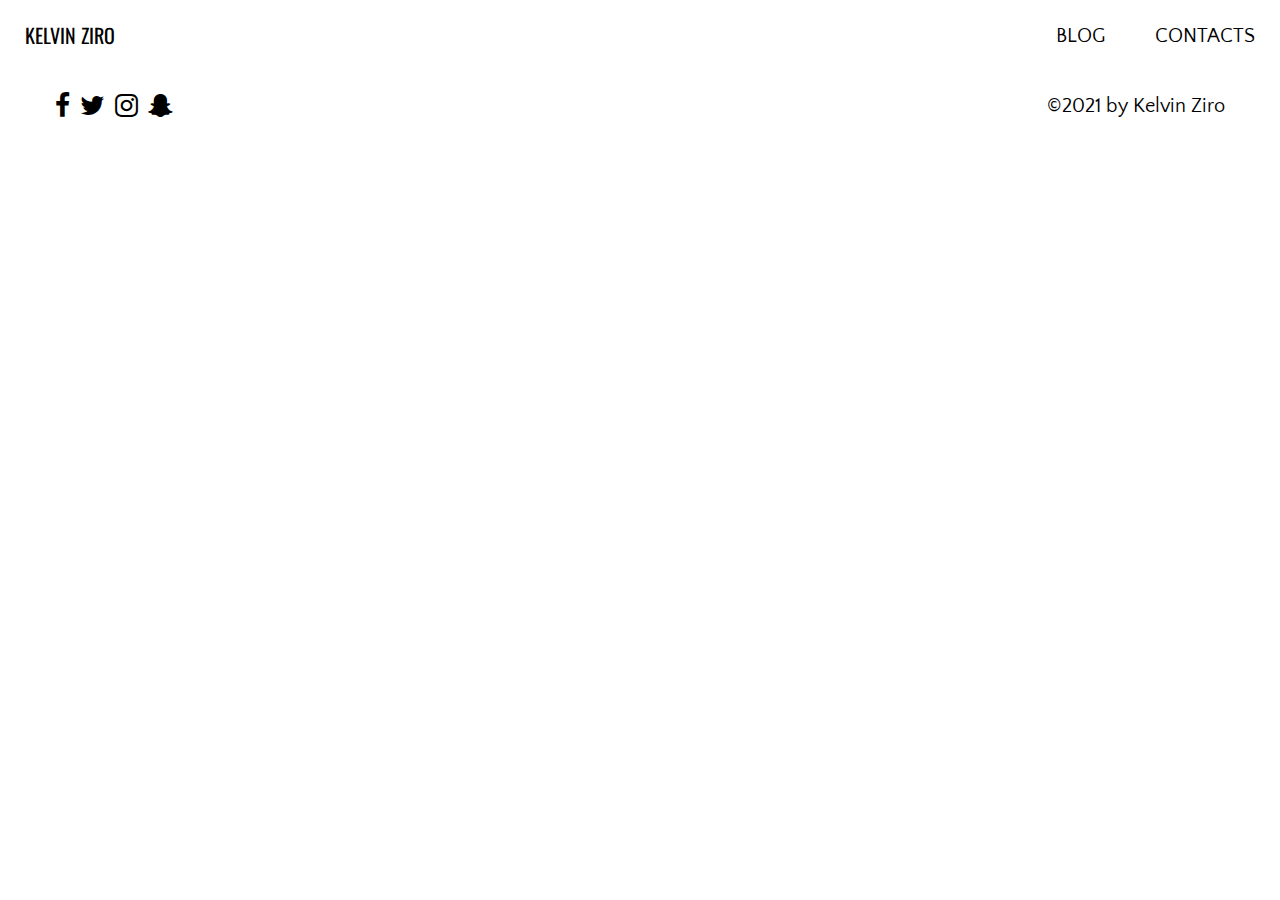
==== blog.html @ 5e740f60 "feat: Set up blog and blog-post page layouts" ====
<!DOCTYPE html>
<html lang="en">
<head>
    <meta charset="UTF-8">
    <meta http-equiv="X-UA-Compatible" content="IE=edge">
    <meta name="viewport" content="width=device-width, initial-scale=1.0">
    <link rel="stylesheet" href="css/styles.css">
    <link rel="stylesheet" href="https://stackpath.bootstrapcdn.com/font-awesome/4.7.0/css/font-awesome.min.css">
    <link rel="preconnect" href="https://fonts.gstatic.com">
    <link href="https://fonts.googleapis.com/css2?family=Oswald:wght@700&family=Quattrocento+Sans&display=swap" rel="stylesheet">
    <title>Document</title>
</head>
<body class="blog-grid">
    <header>
        <div><a href="index.html" class="logo">KELVIN ZIRO</a></div>
        <div><a href="blog.html">BLOG</a></div>
        <div><a href="#contact-info">CONTACTS</a></div>
    </header>
    <main class="blog-content">
        <article class="blog-intro">

        </article>
        <section class="blog-cards-container">

        </section>
    </main>
    <footer id="contact-info">
        <div>
            <a href=""><i class="fa fa-facebook fa-lg" aria-hidden="true"></i></a>
        </div>
        <div>
            <a href=""><i class="fa fa-twitter fa-lg" aria-hidden="true"></i></a>
        </div>
        <div>
            <a href=""><i class="fa fa-instagram fa-lg" aria-hidden="true"></i></a>
        </div>
        <div>
            <a href=""><i class="fa fa-snapchat-ghost fa-lg" aria-hidden="true"></i></a>
        </div>
        <div>
            <p>&copy2021 by Kelvin Ziro</p>
        </div>
    </footer>
</body>
</html>
---- css/styles.css ----
/* link main css file to other css files */
@import url("layout.css");
@import url("images.css");
@import url("blog-cards.css");


/* Typography */
p,
a {
    font-size: 20px;
    font-family: 'Quattrocento Sans', sans-serif;
}


.home-intro > h1,
.logo {
    font-family: 'Oswald', sans-serif;
}


.bg-color,
.bg-color > footer > div > a,
.bg-color > header > div > a {
    color: white;
}


footer > div > a,
header > div > a {
    color: black; 
}


a {
    text-decoration: none;
}


/* small screens */
@media(min-width: 280px) and (max-width: 414px){
    .home-intro > h1 {
        font-size: 20px;
    }

    
    p {
        font-size: 16px;
    }


    footer > div > p {
        font-size: 16px;
    }
}


@media(min-width: 540px){
    .home-intro > h1 {
        font-size: 30px;
    }
}
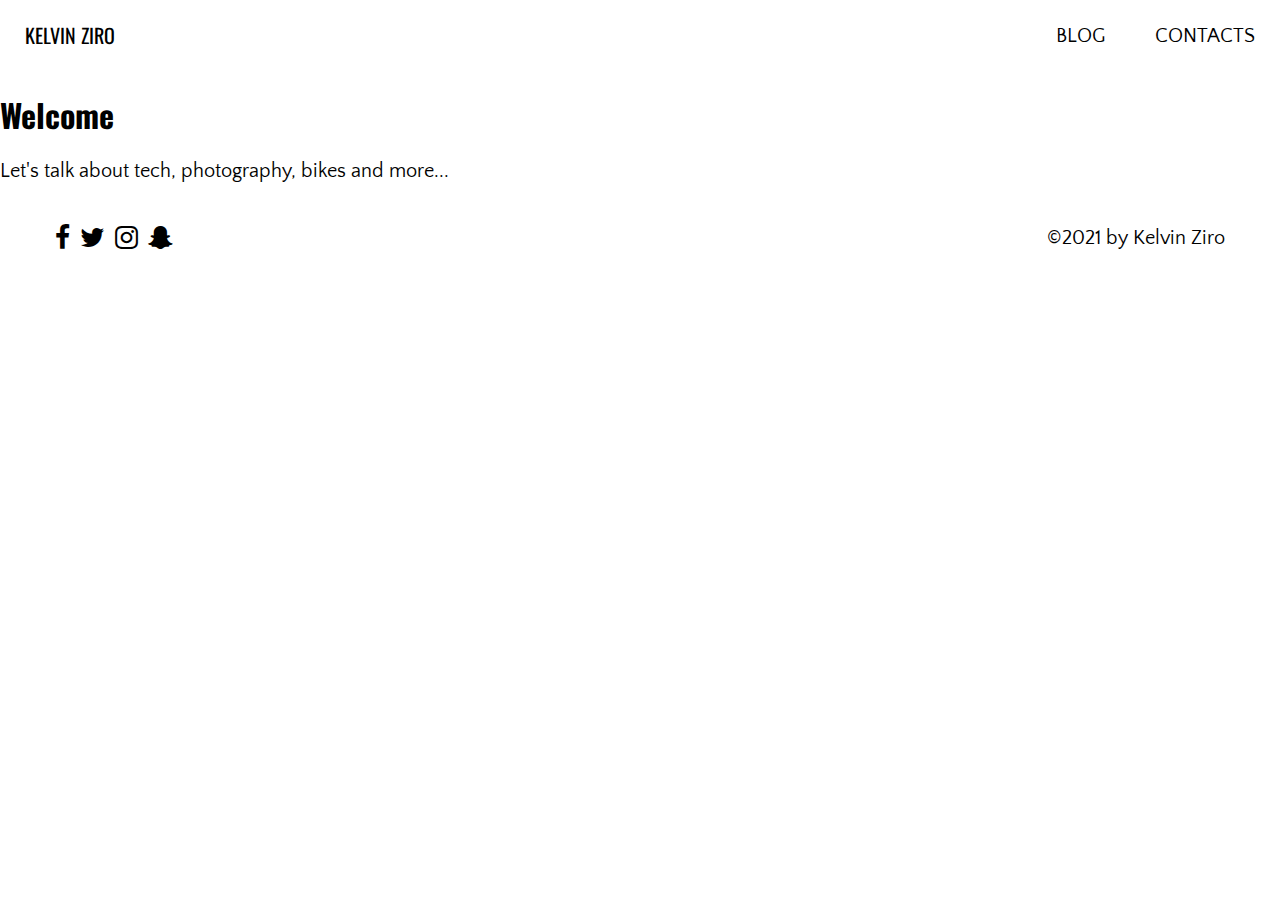
==== commit f45567e9: "feat: Add a blog introduction section" ====
--- a/blog.html
+++ b/blog.html
@@ -17,12 +17,10 @@
         <div><a href="#contact-info">CONTACTS</a></div>
     </header>
     <main class="blog-content">
-        <article class="blog-intro">
-
-        </article>
-        <section class="blog-cards-container">
-
-        </section>
+        <div class="blog-intro">
+            <h1>Welcome</h1>
+            <p> Let's talk about tech, photography, bikes and more...</p>   
+        </div>
     </main>
     <footer id="contact-info">
         <div>
--- a/css/styles.css
+++ b/css/styles.css
@@ -12,7 +12,7 @@
 }
 
 
-.home-intro > h1,
+h1,
 .logo {
     font-family: 'Oswald', sans-serif;
 }
@@ -37,7 +37,7 @@
 
 
 /* small screens */
-@media(min-width: 280px) and (max-width: 414px){
+@media(min-width: 280px) and (max-width: 426px){
     .home-intro > h1 {
         font-size: 20px;
     }
@@ -51,10 +51,29 @@
     footer > div > p {
         font-size: 16px;
     }
+
+
+    .blog-intro > h1,
+    .blog-intro > p {
+        text-align: center;
+        margin: 0;
+    }
+
+
+    .blog-intro > h1 {
+        margin-top: 12px;
+        padding-bottom: 0;
+    }
+
+
+    .blog-intro {
+        color: white;
+        background-color: black;
+    }
 }
 
 
-@media(min-width: 540px){
+@media(min-width: 427px){
     .home-intro > h1 {
         font-size: 30px;
     }
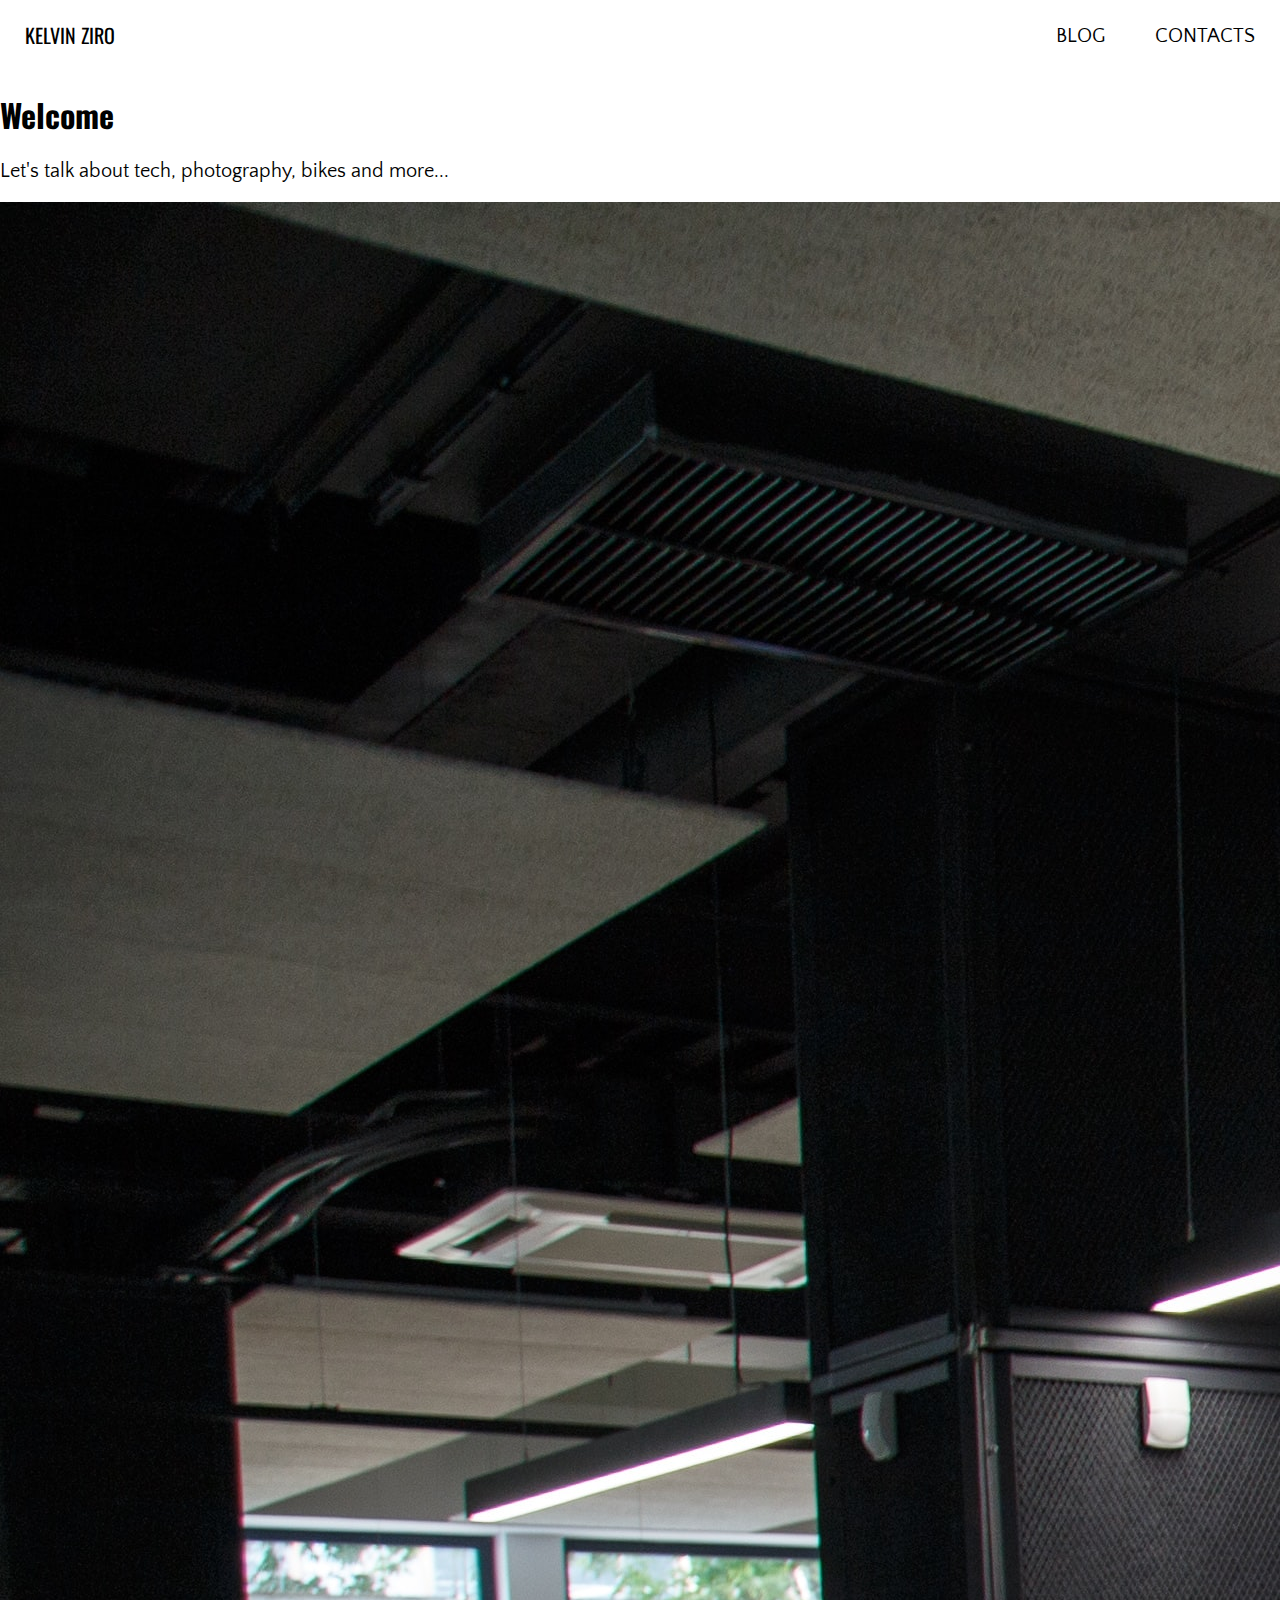
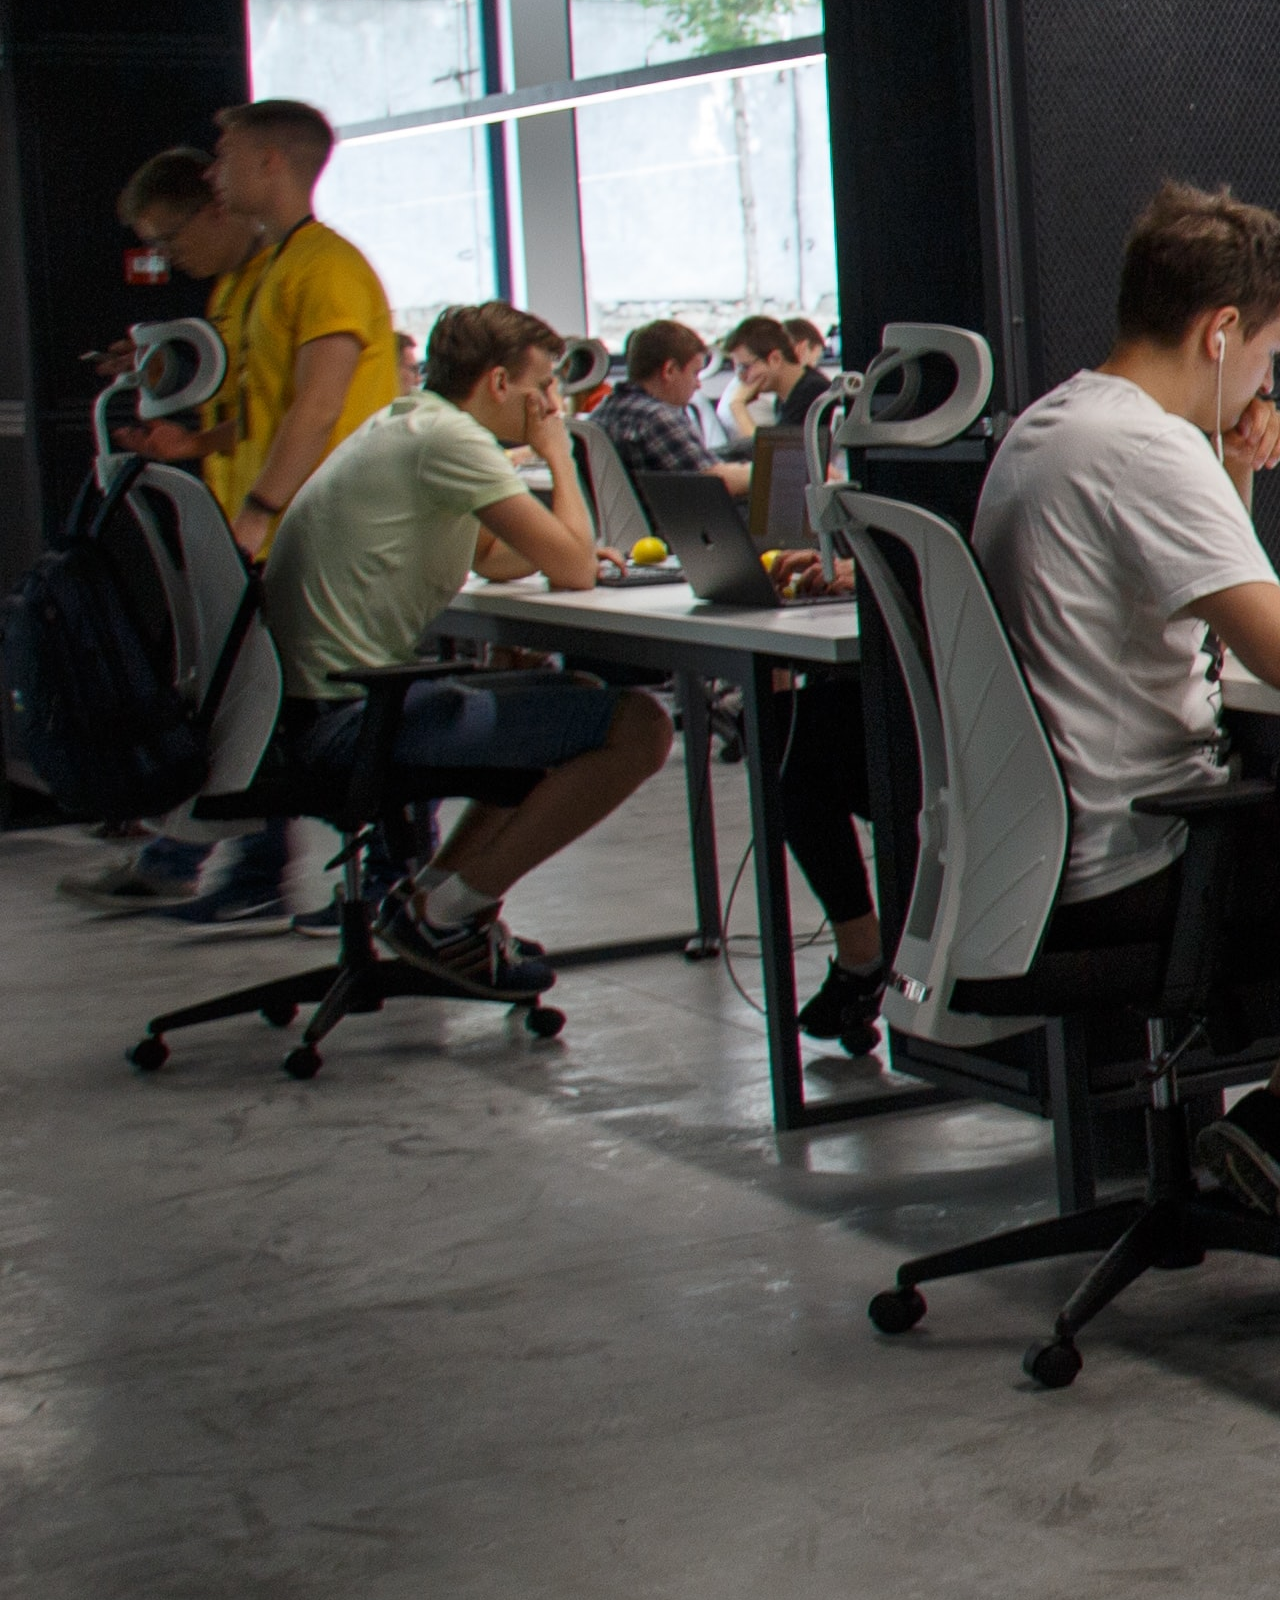
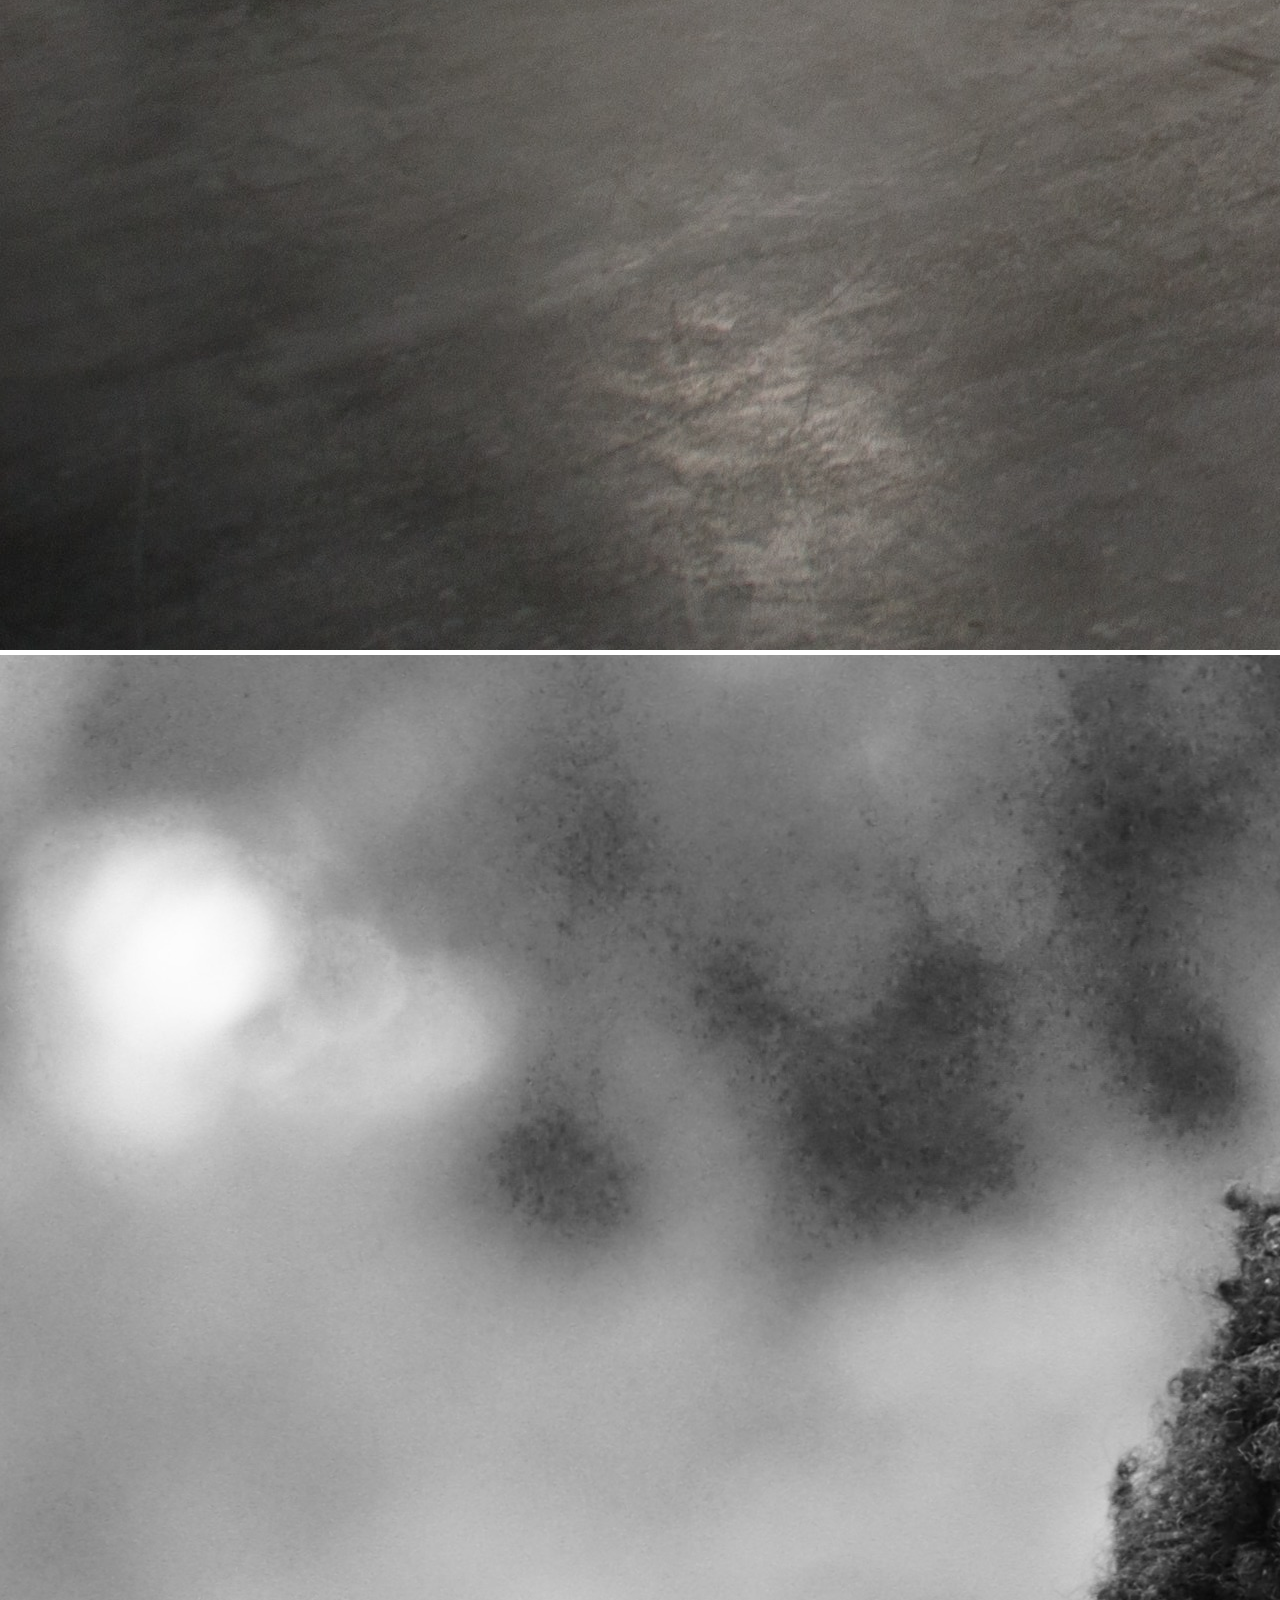
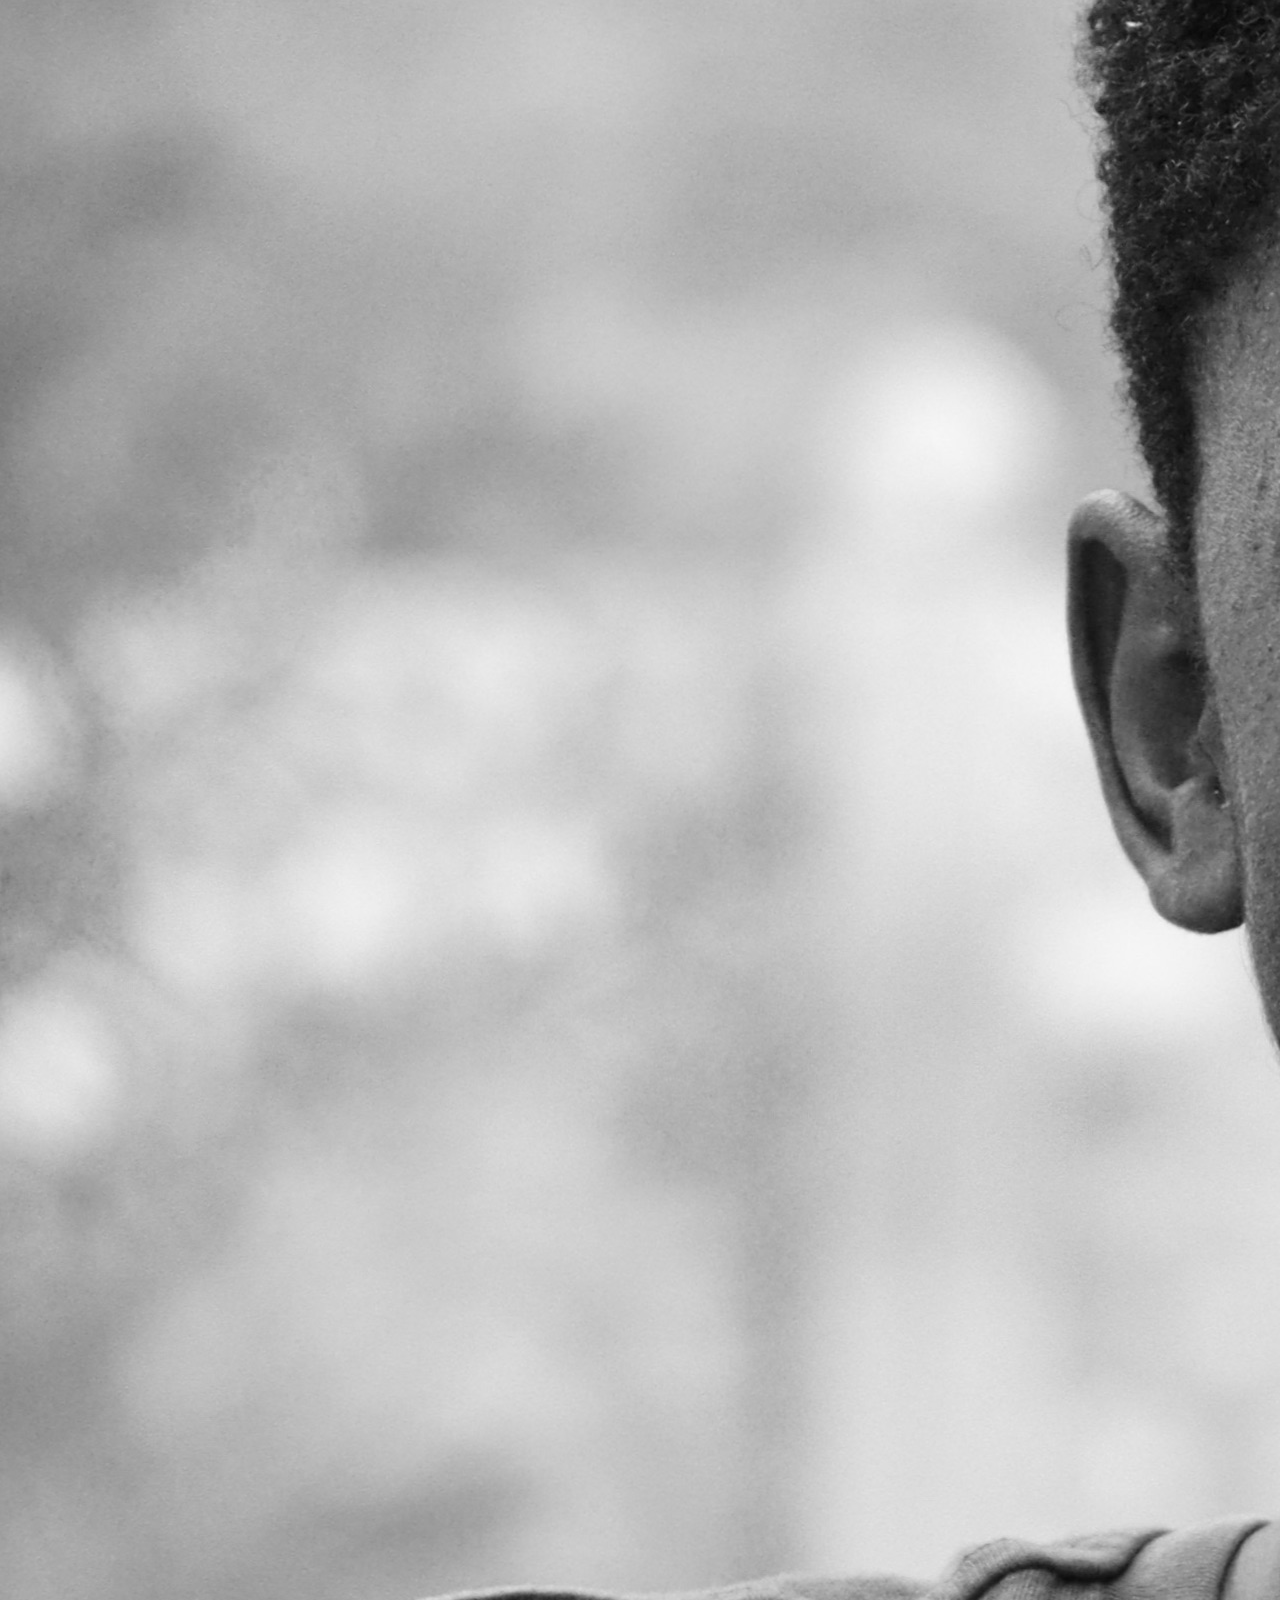
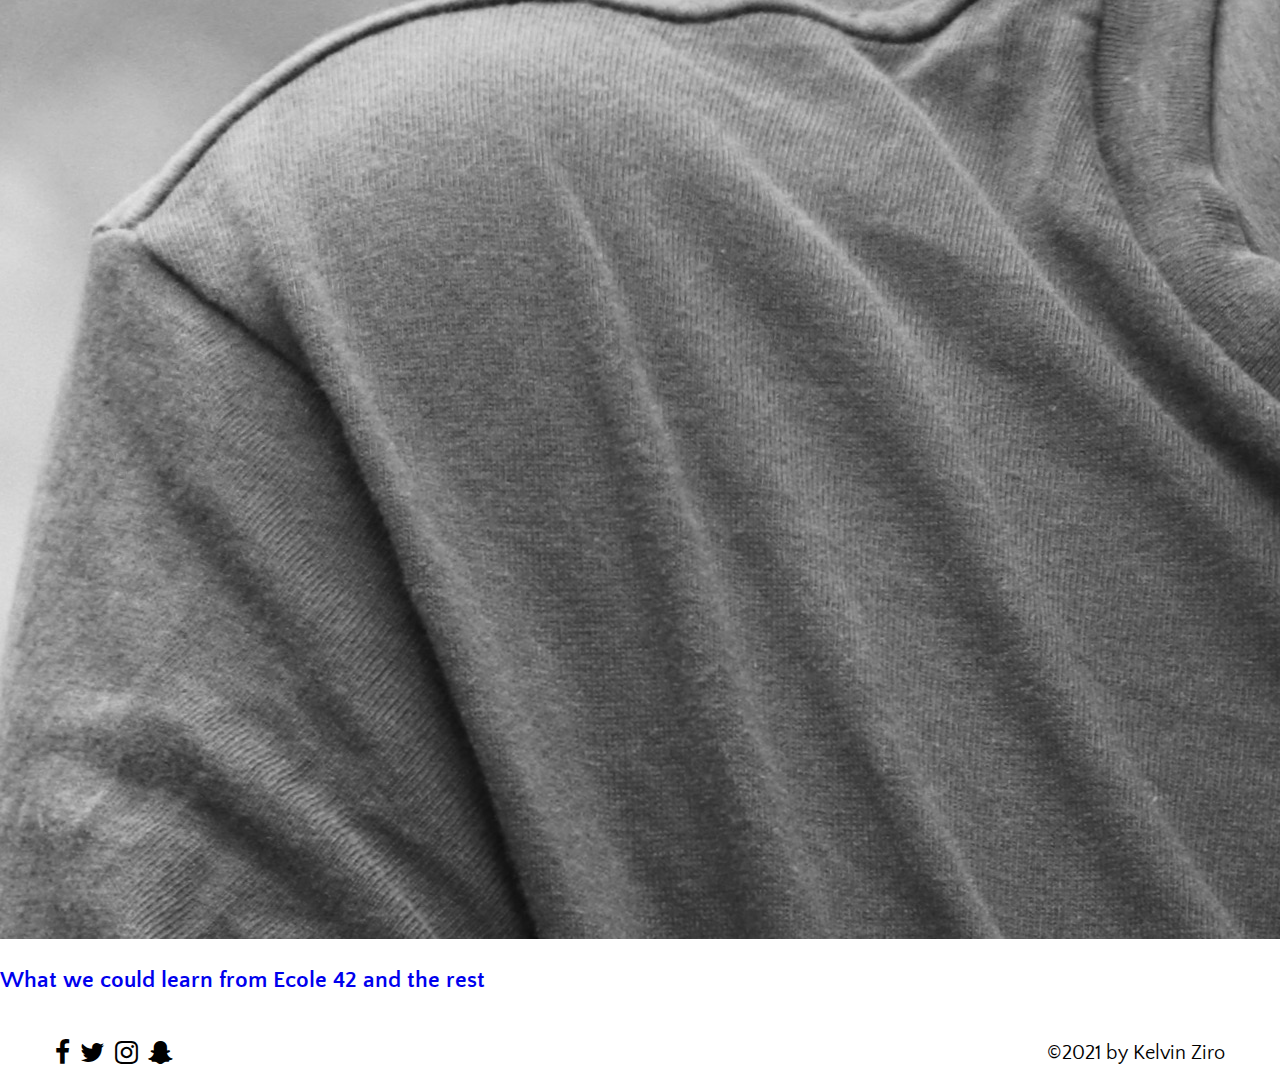
==== commit b51986e1: "feat: Design blog card" ====
--- a/blog.html
+++ b/blog.html
@@ -21,6 +21,17 @@
             <h1>Welcome</h1>
             <p> Let's talk about tech, photography, bikes and more...</p>   
         </div>
+        <div class="blog-cards-container">
+            <a href="blog_post.html">
+                <div class="blog-card">
+                    <img src="img/alex-kotliarskyi-QBpZGqEMsKg-unsplash.jpg" alt="Photo of collaborators" class="blog-card-image">
+                    <div class="blog-card-info">
+                        <img src="img/IMG_5854.jpeg" alt="Publisher's avatar" class="avatar">
+                        <h3 class="card-intro">What we could learn from Ecole 42 and the rest</h3>
+                    </div>
+                </div>
+            </a>
+        </div>
     </main>
     <footer id="contact-info">
         <div>
--- a/css/styles.css
+++ b/css/styles.css
@@ -15,6 +15,11 @@
 h1,
 .logo {
     font-family: 'Oswald', sans-serif;
+}
+
+
+.blog-card > .blog-card-info > h3 {
+    font-family: 'Quattrocento Sans', sans-serif;
 }
 
 
@@ -70,6 +75,11 @@
         color: white;
         background-color: black;
     }
+
+
+    .blog-card > .blog-card-info > h3 {
+        font-size: 18px;
+    }
 }
 
 
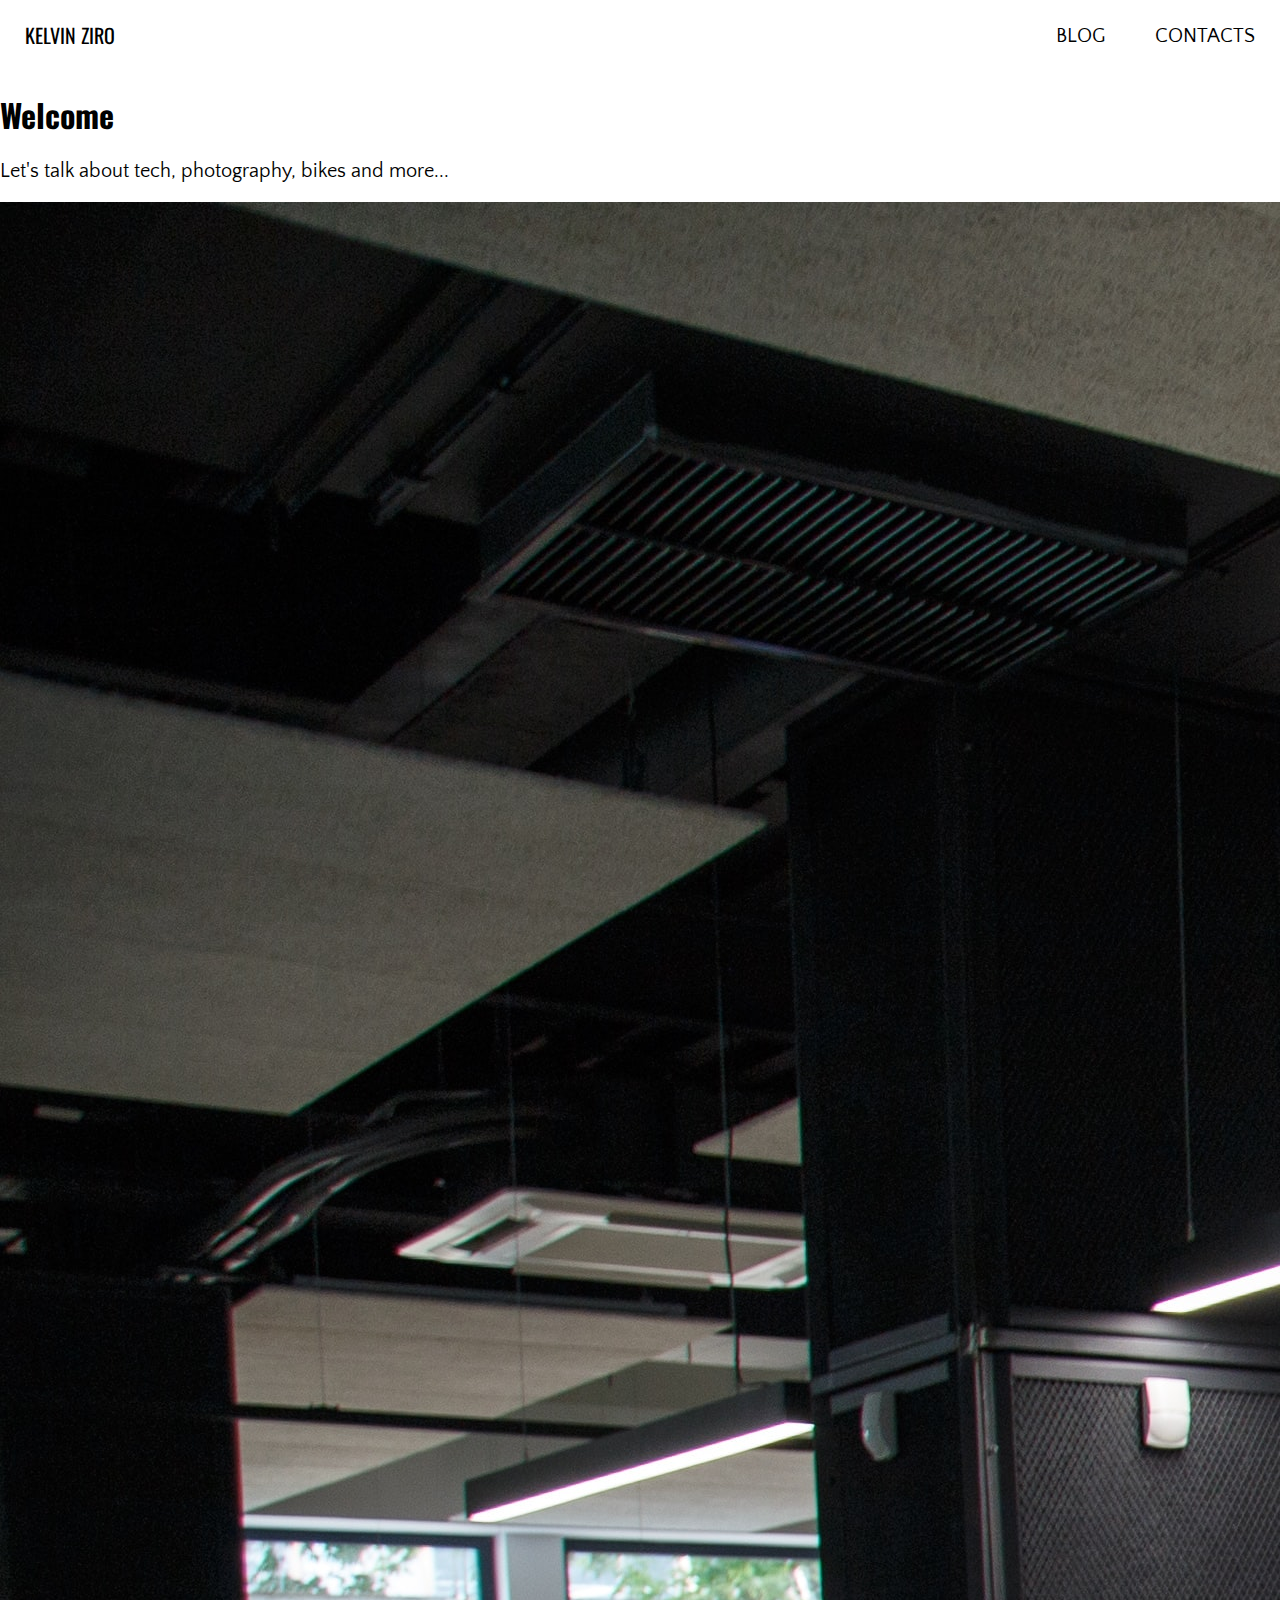
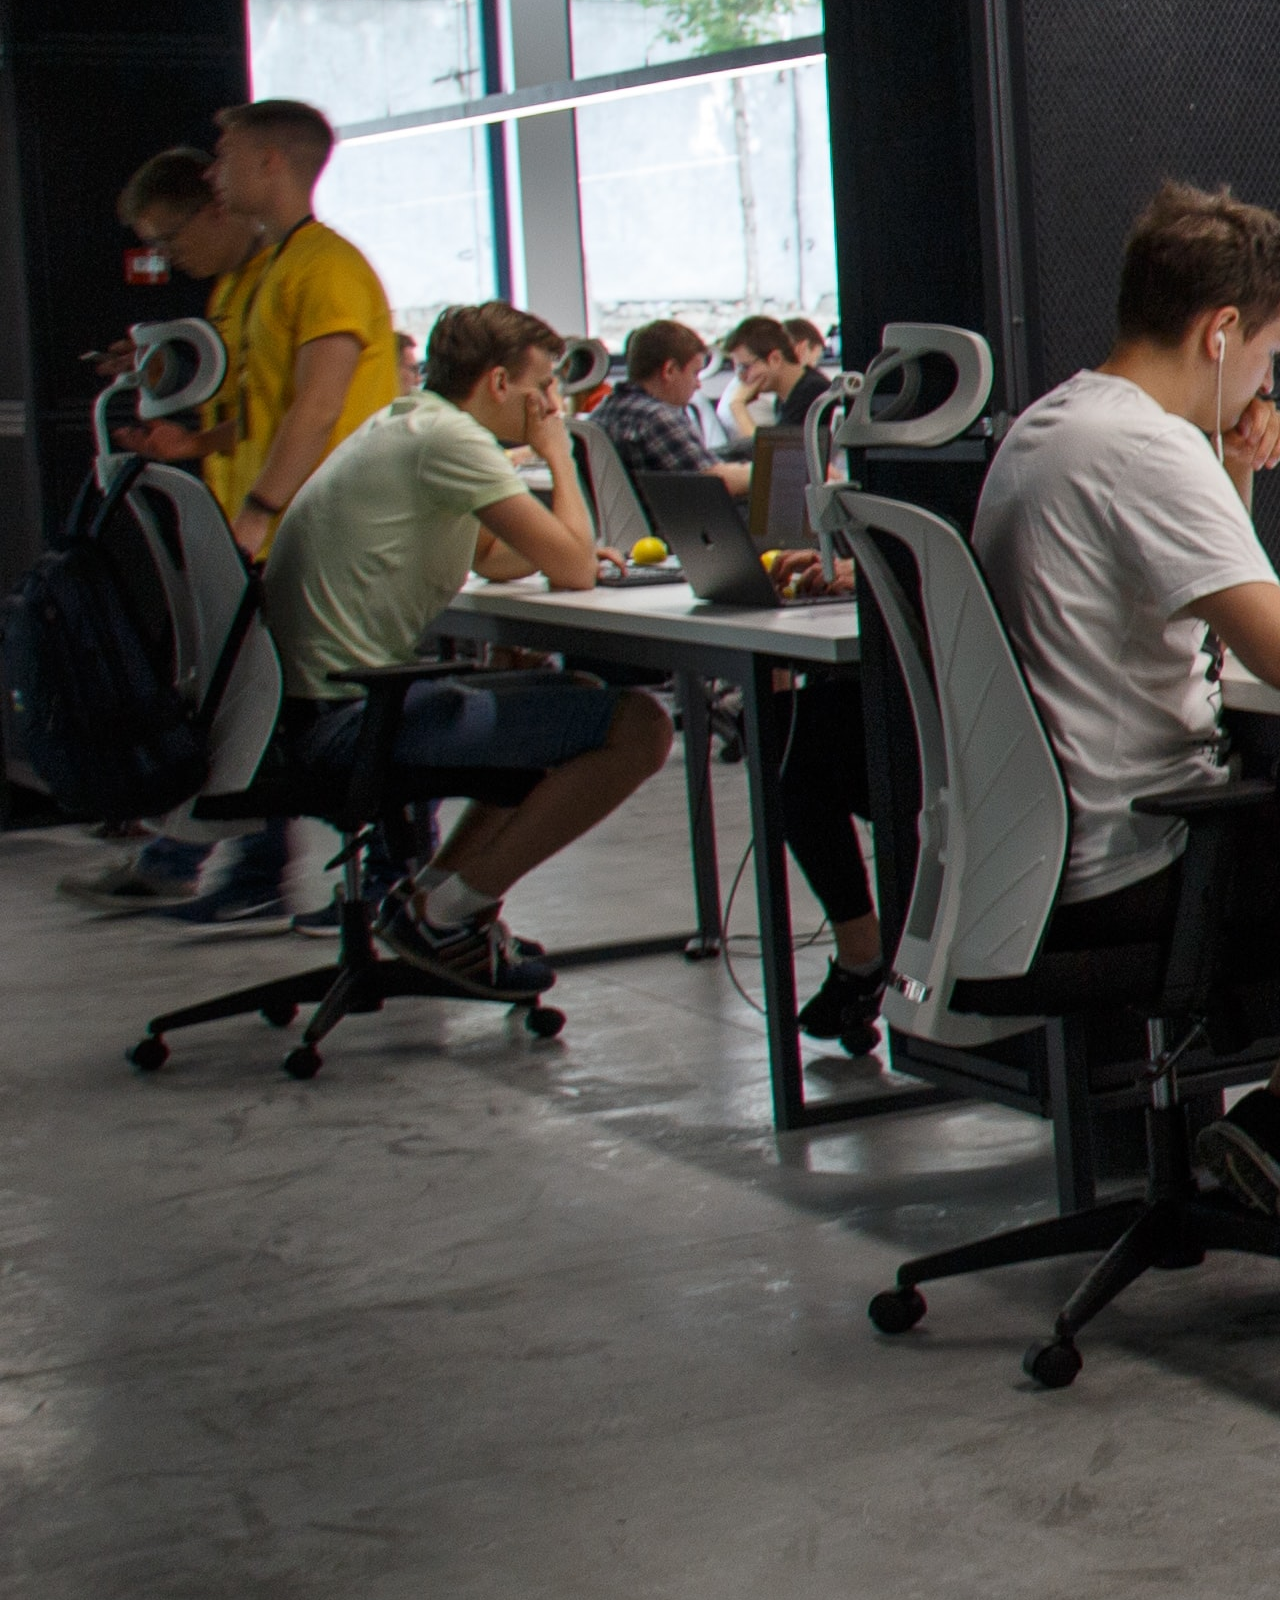
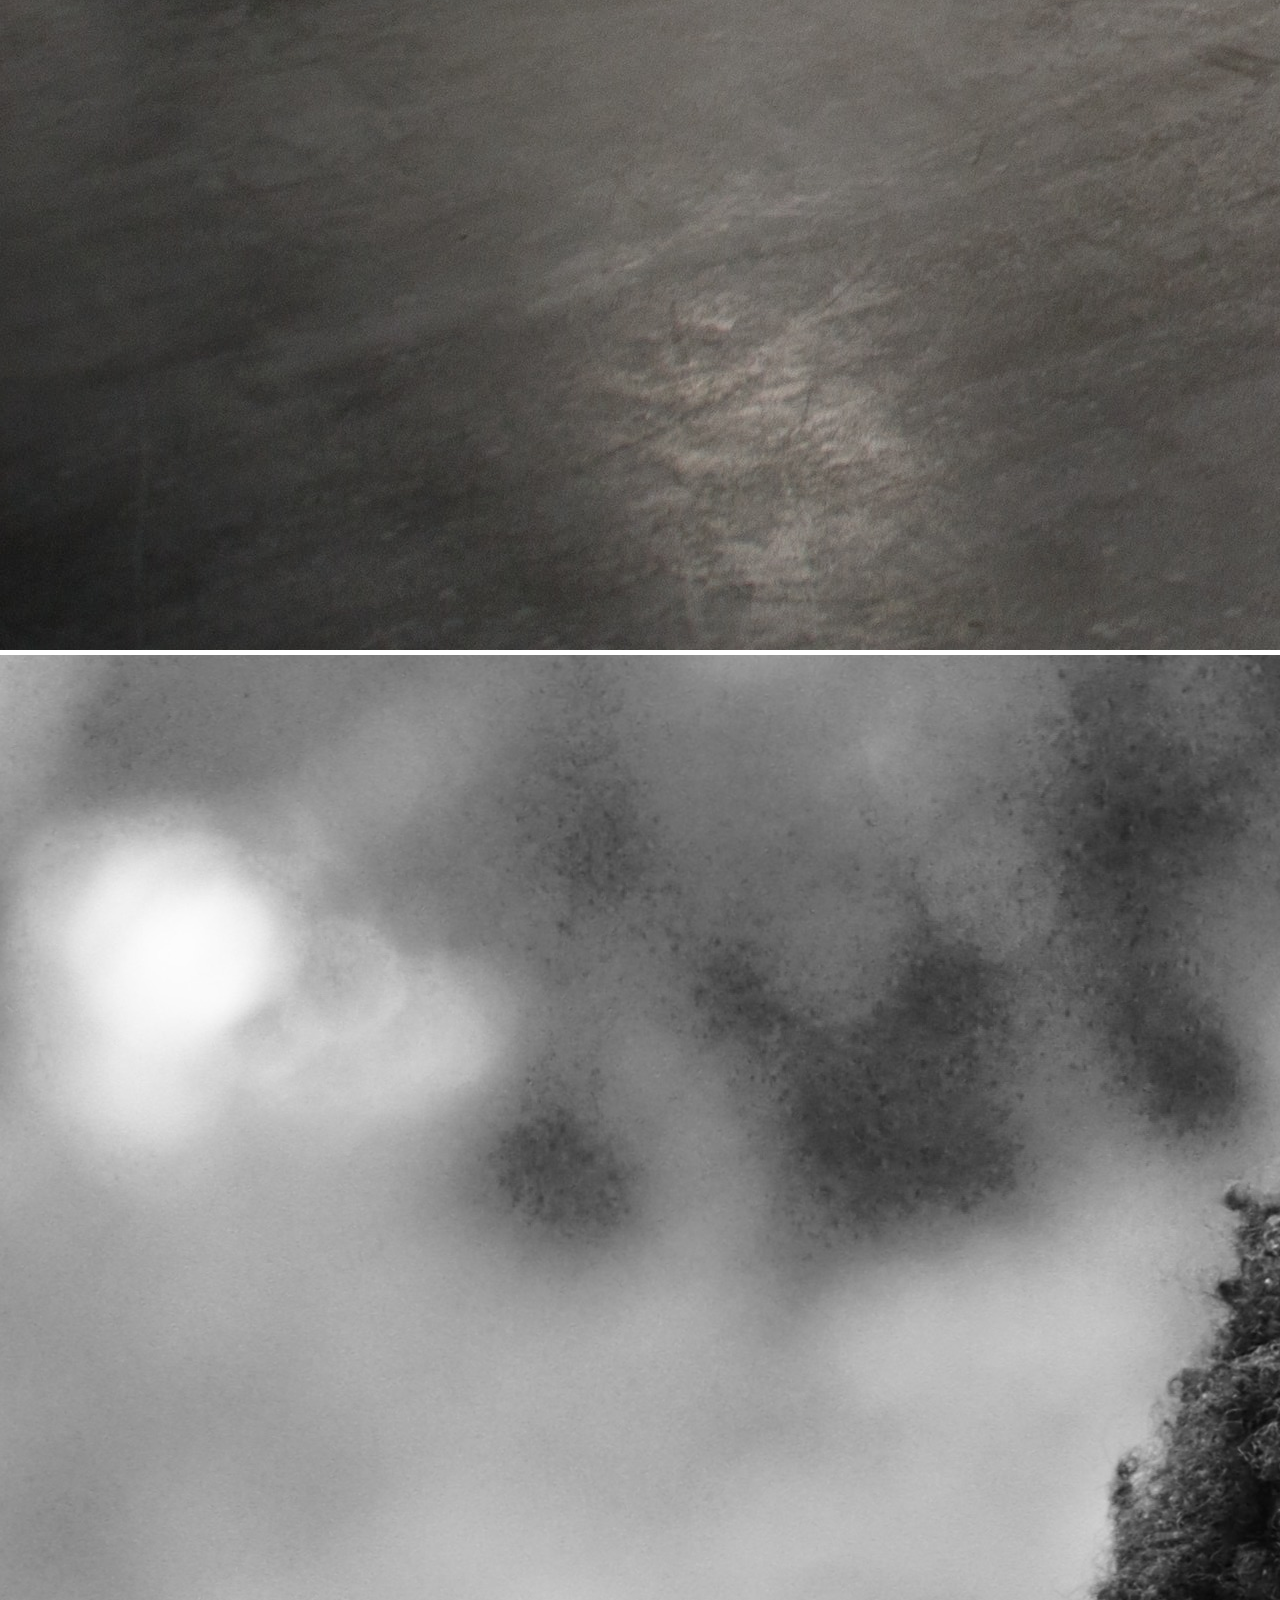
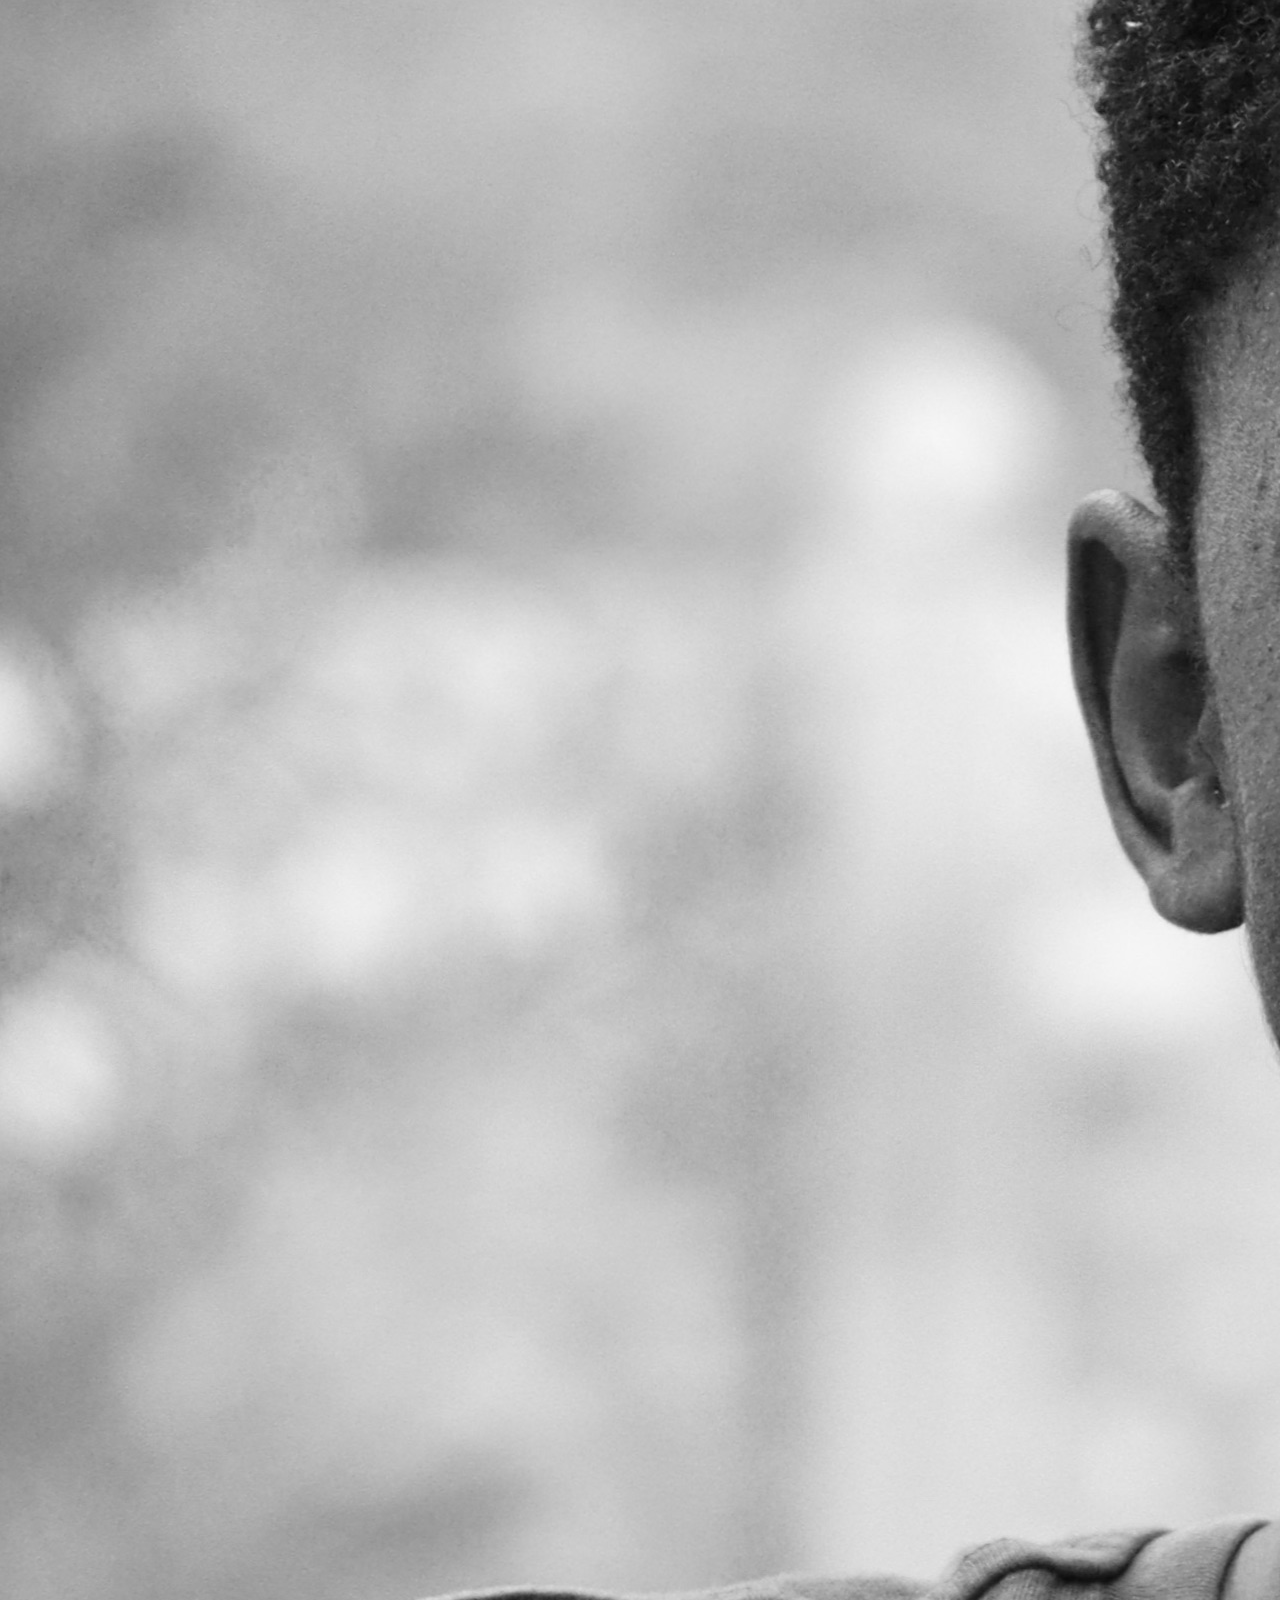
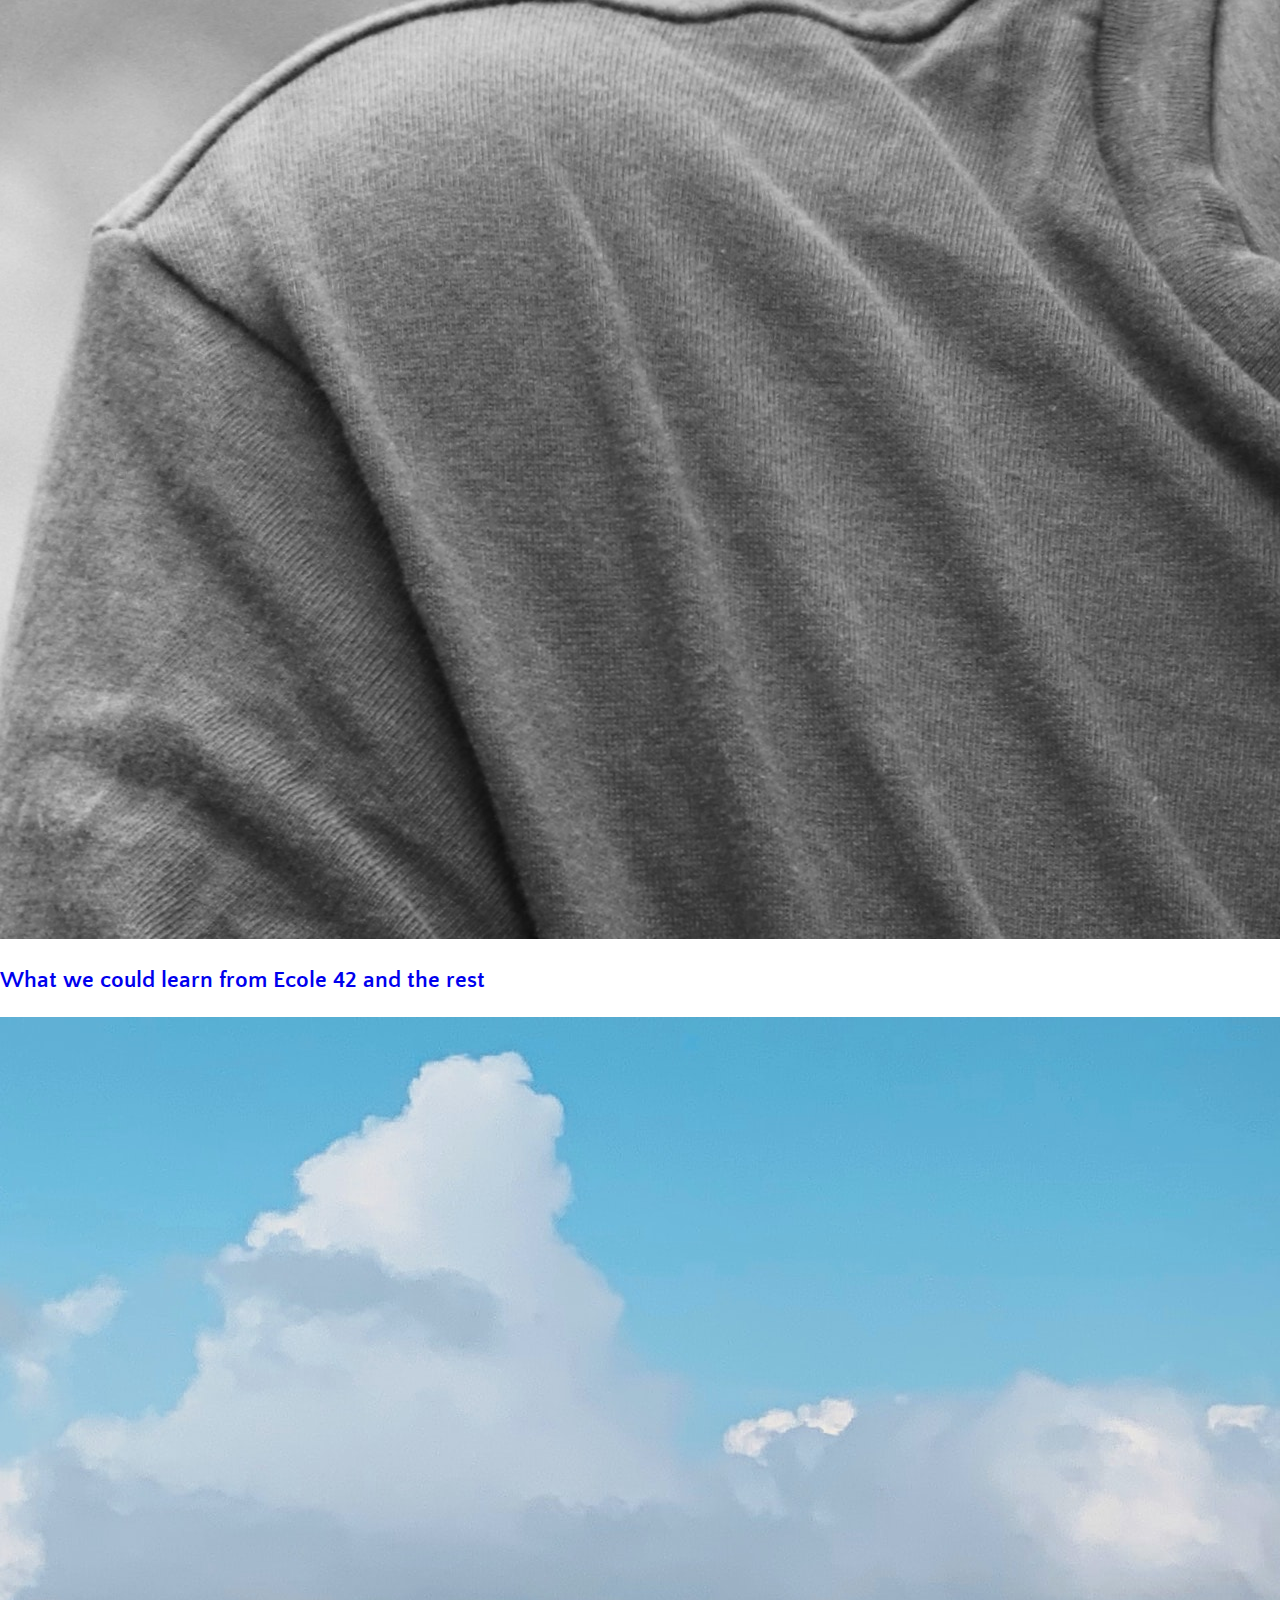
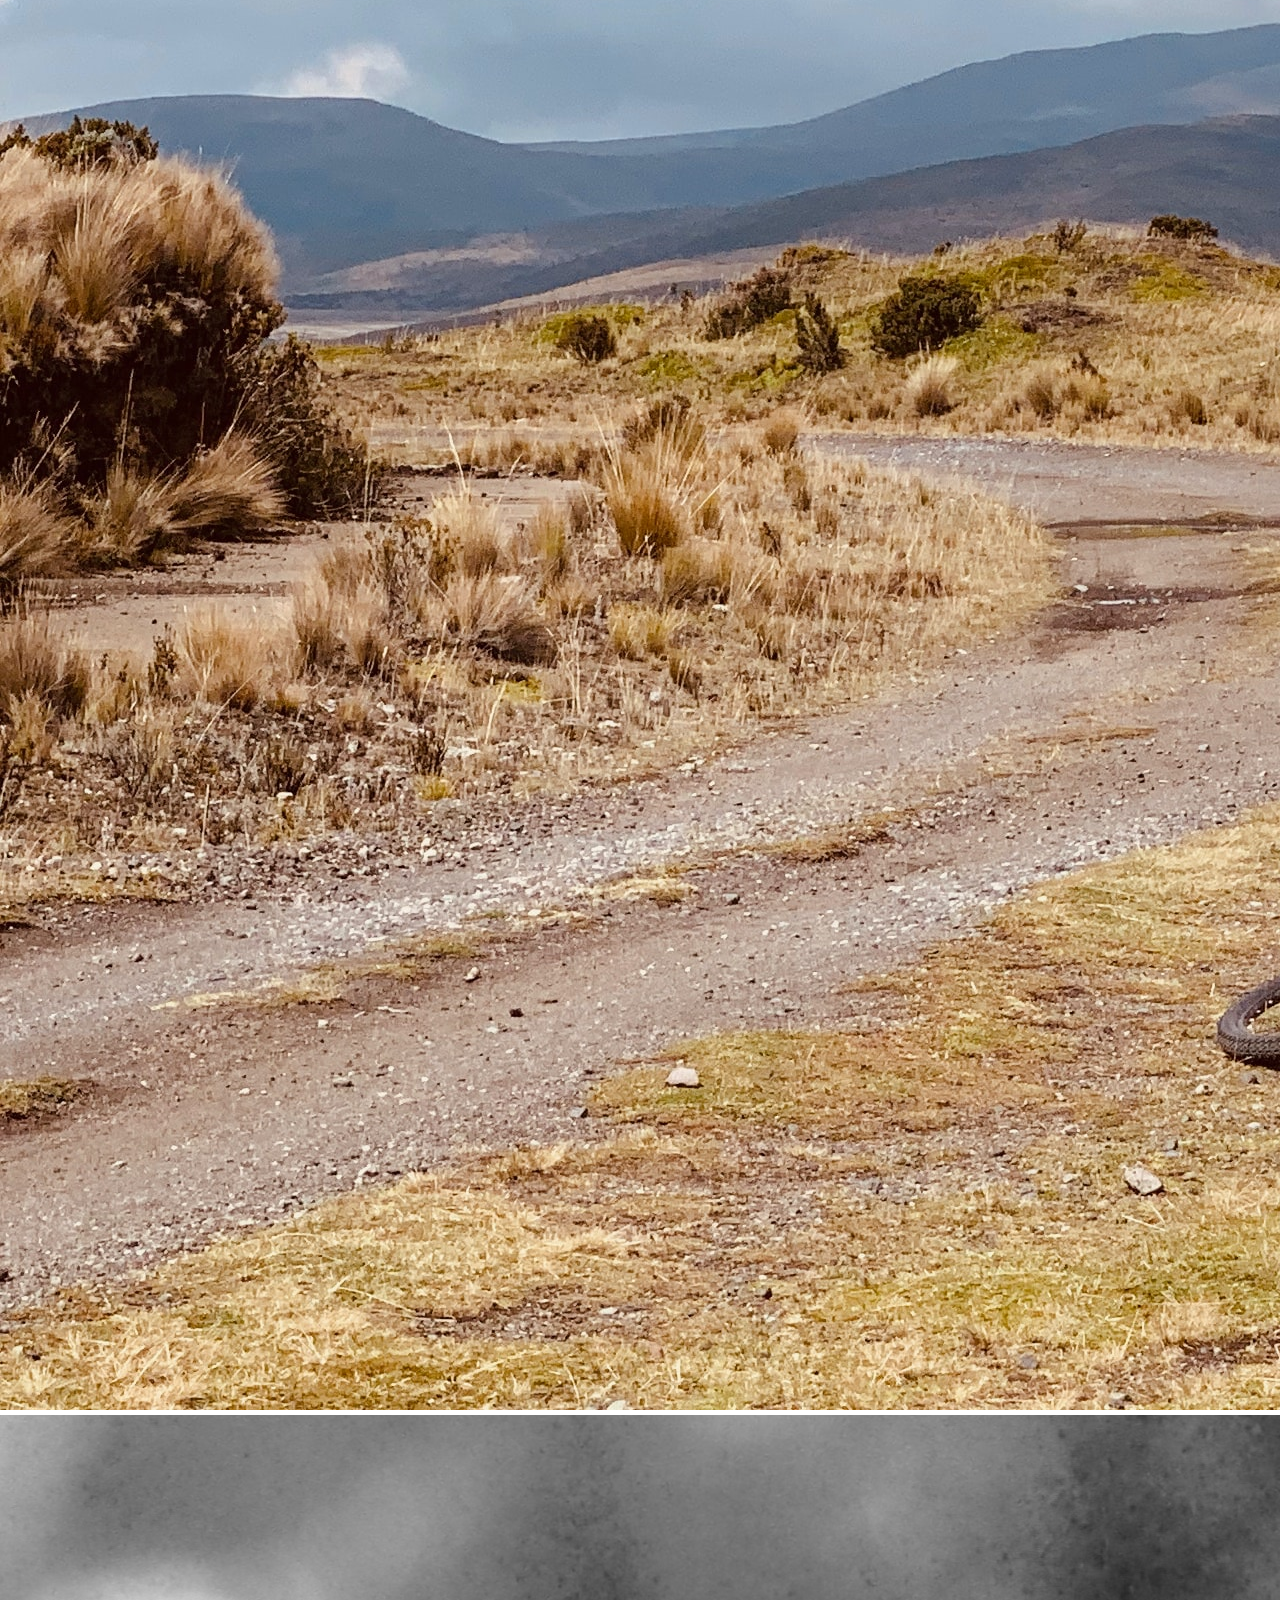
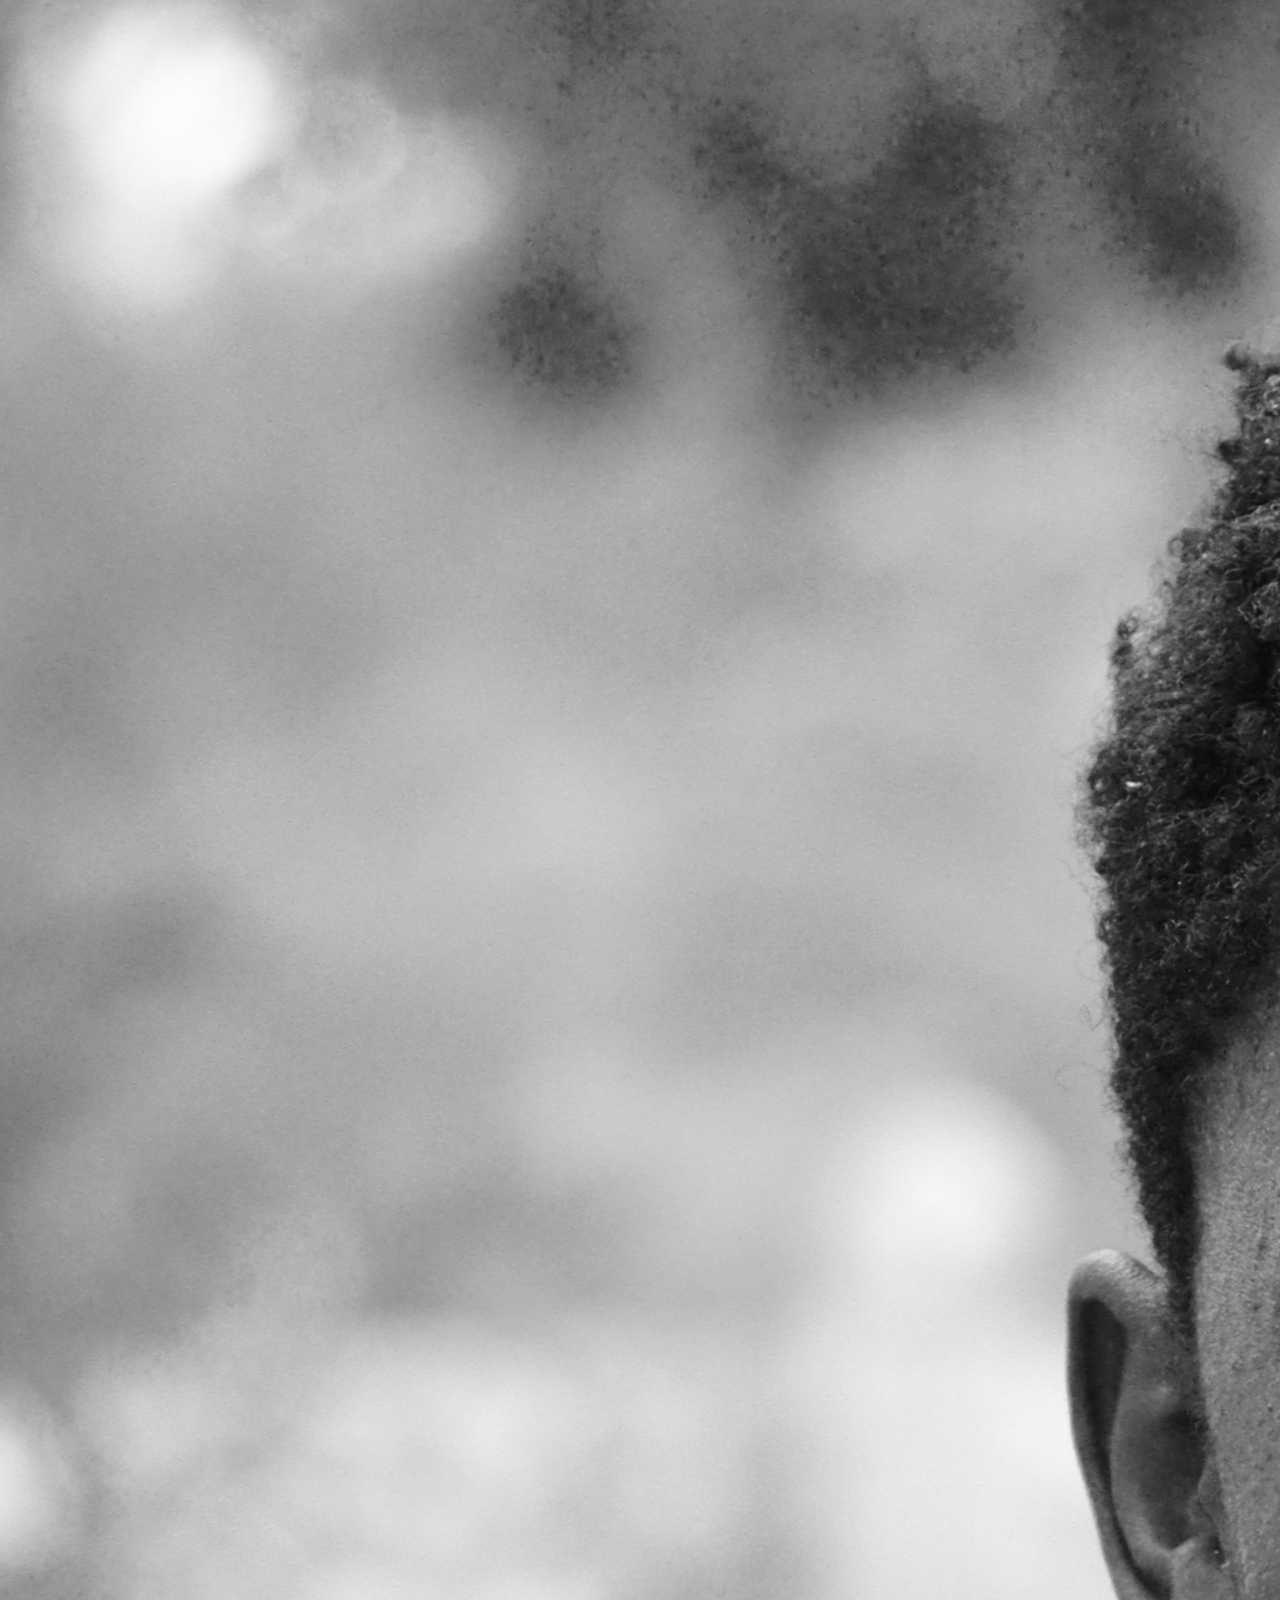
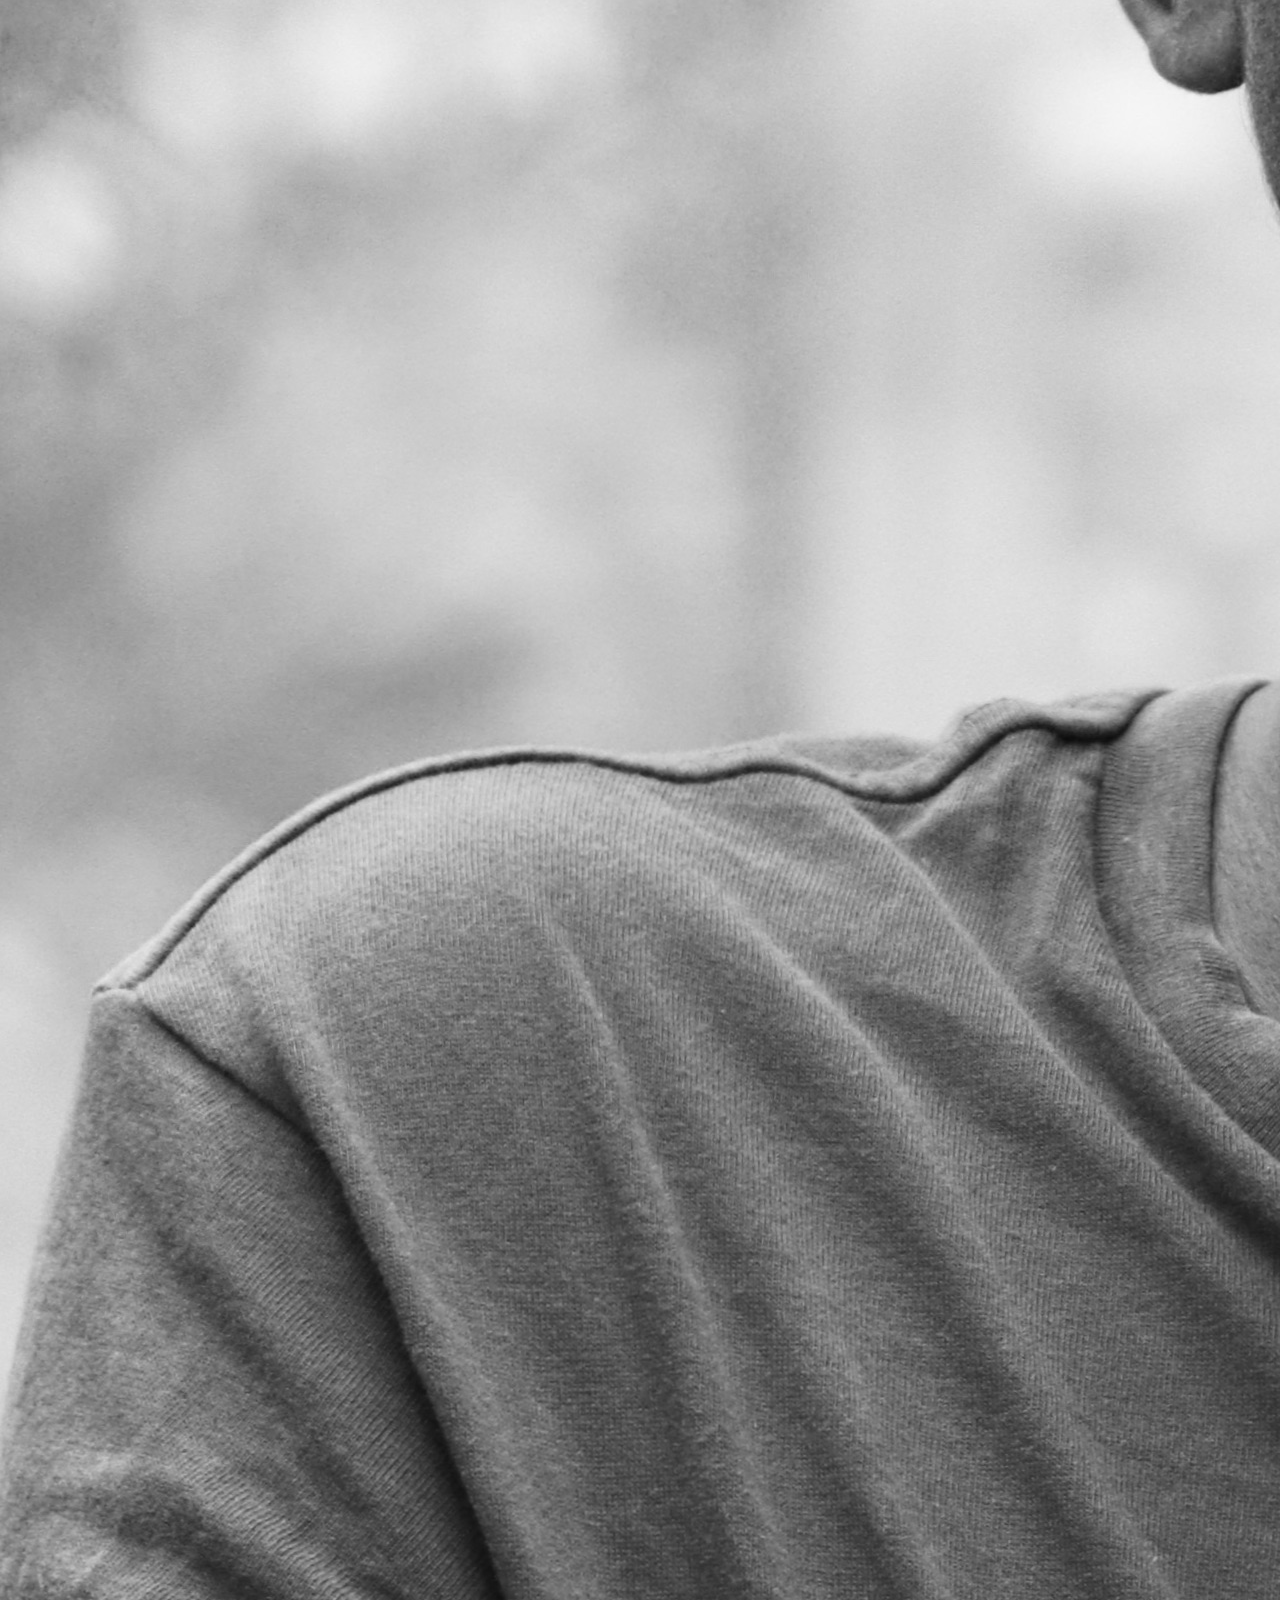
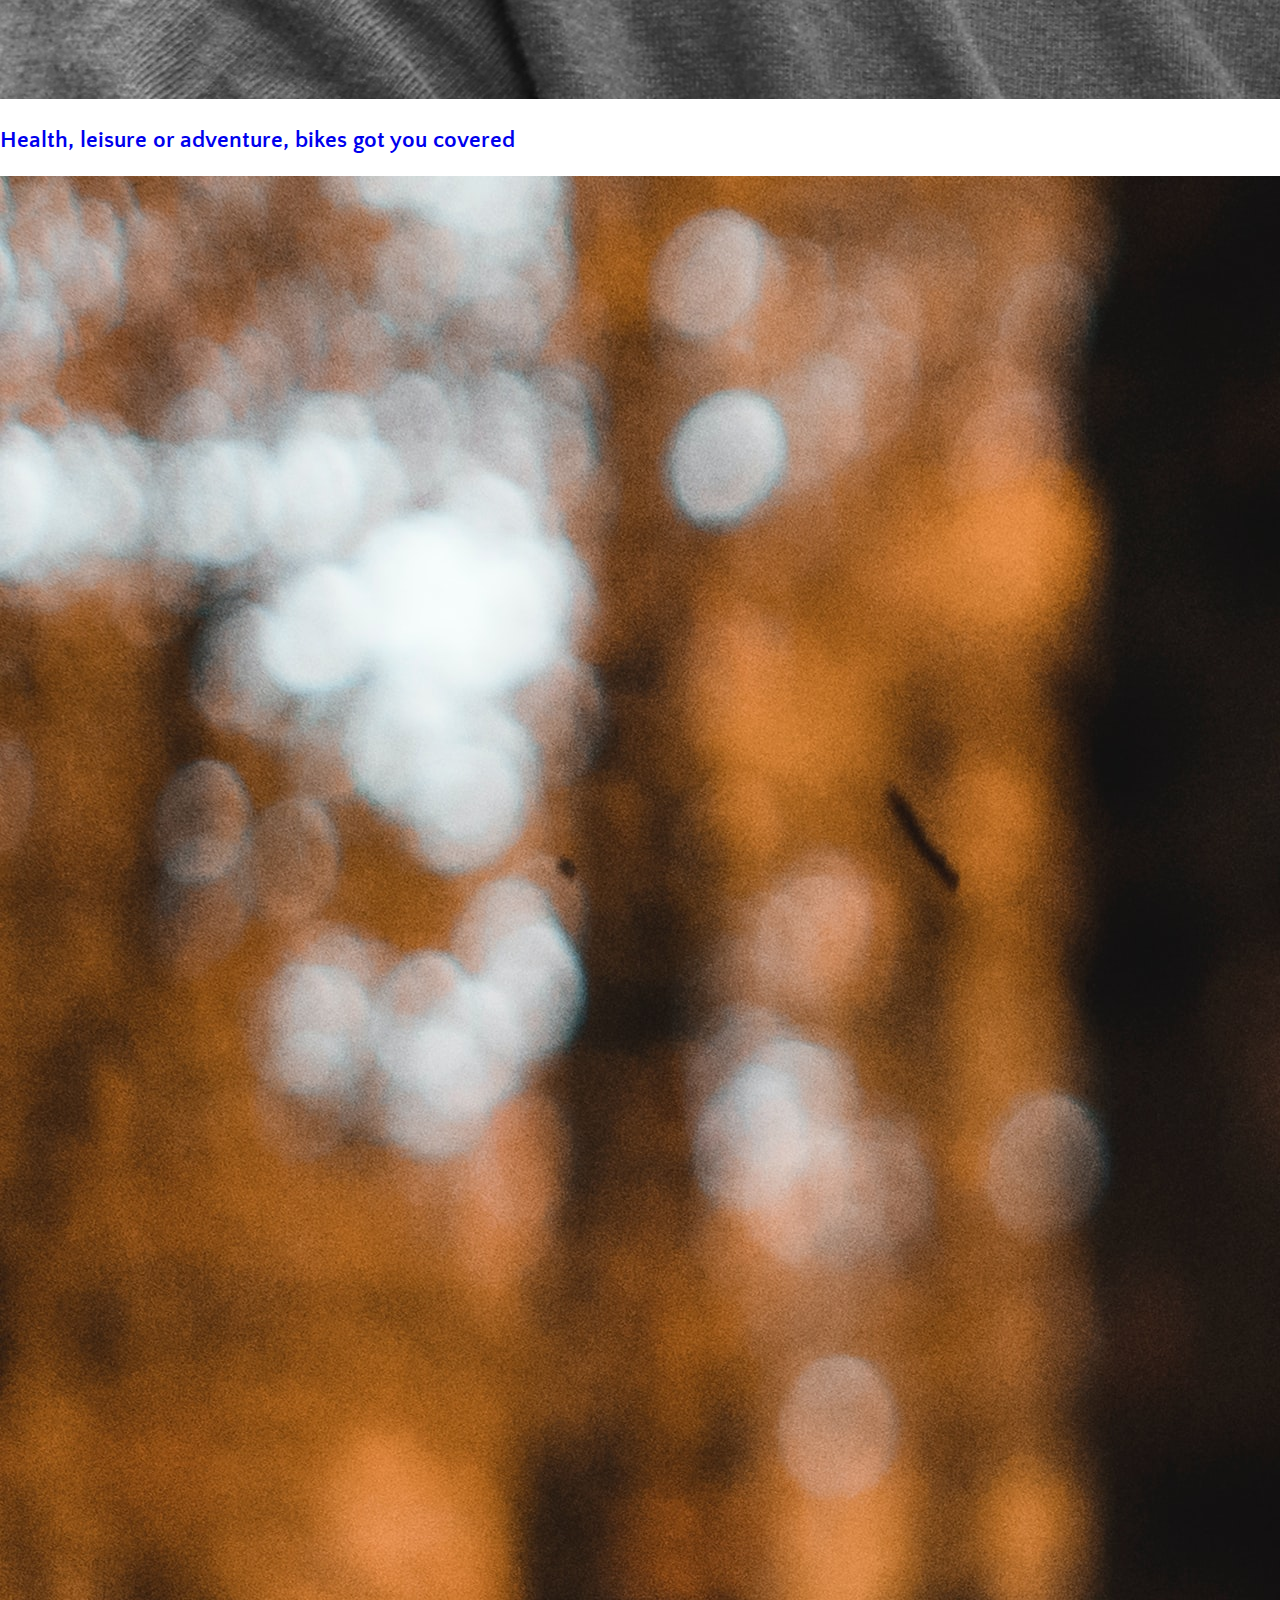
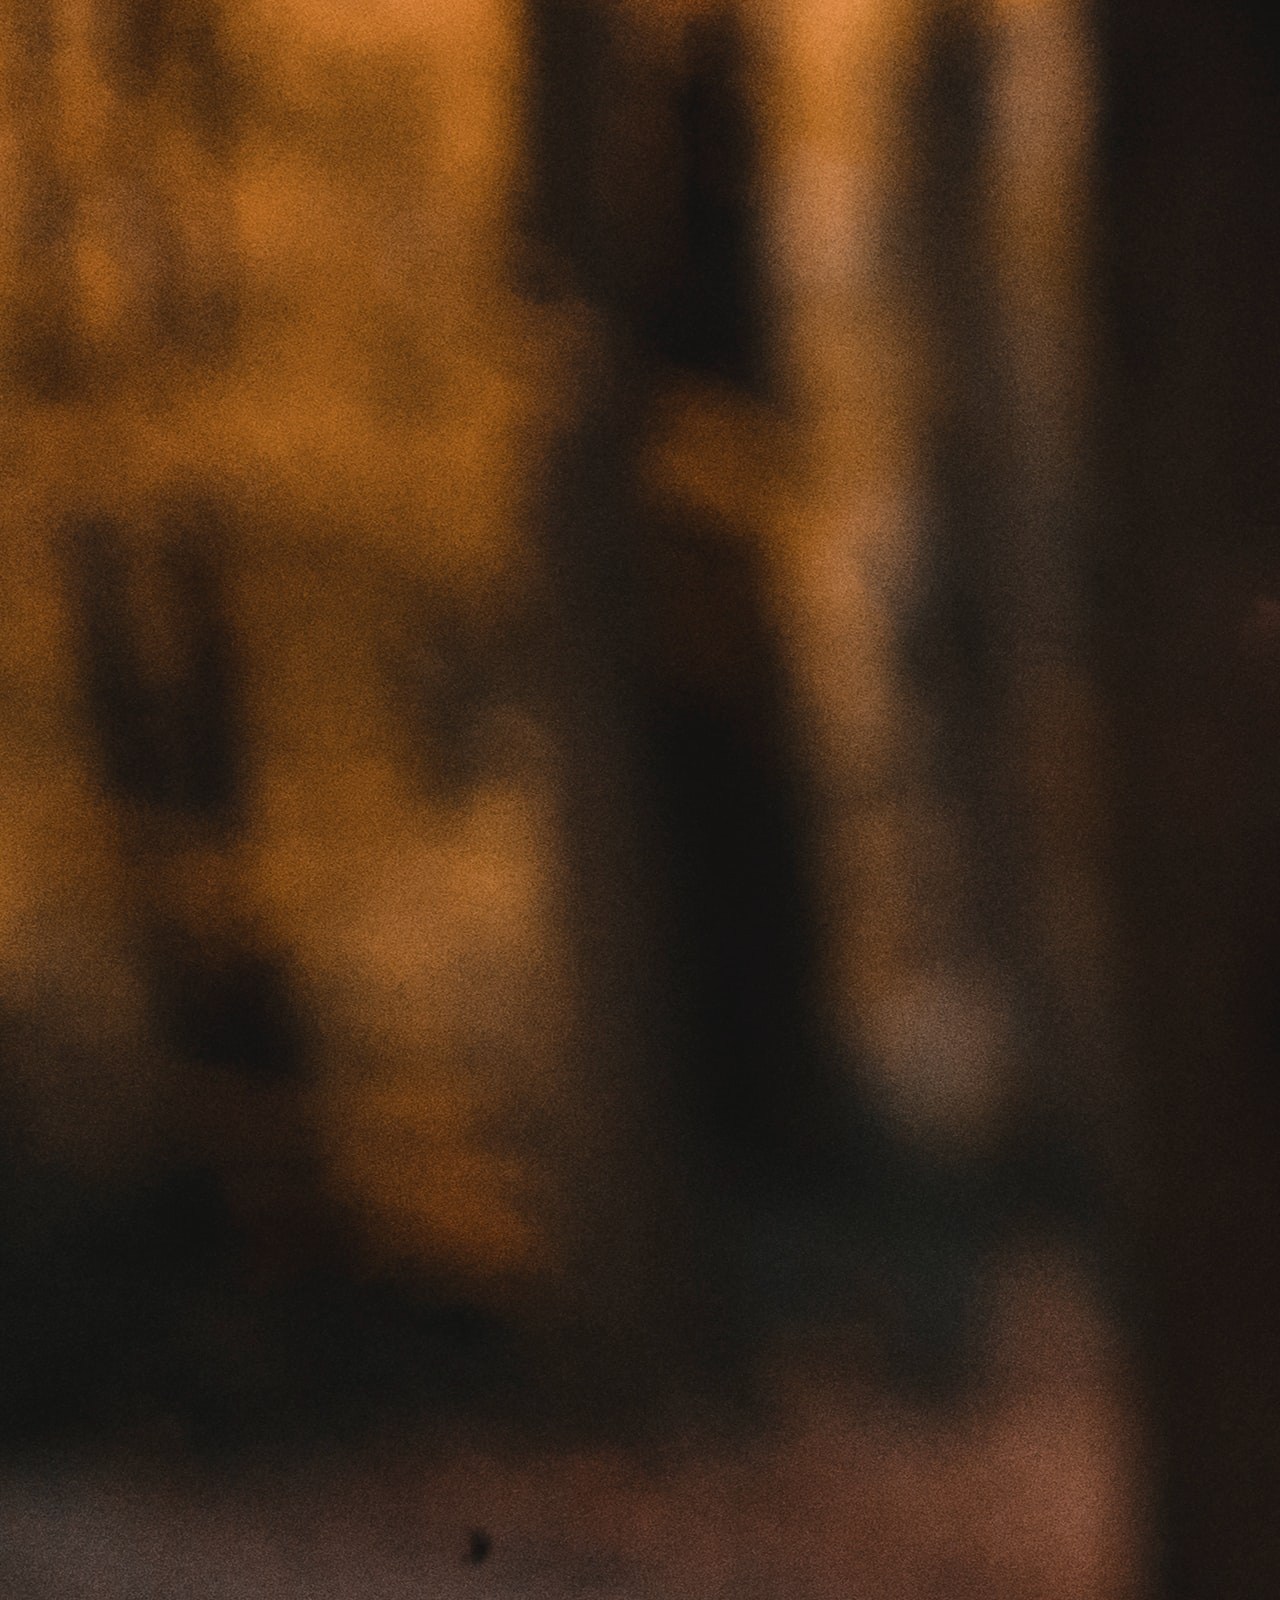
==== commit 2386abd8: "feat: Add more blog cards" ====
--- a/blog.html
+++ b/blog.html
@@ -31,6 +31,24 @@
                     </div>
                 </div>
             </a>
+            <a href="blog_post.html">
+                <div class="blog-card">
+                    <img src="img/jaime-dantas-B2_T58LhG24-unsplash.jpg" alt="Photo of collaborators" class="blog-card-image">
+                    <div class="blog-card-info">
+                        <img src="img/IMG_5854.jpeg" alt="Publisher's avatar" class="avatar">
+                        <h3 class="card-intro">Health, leisure or adventure, bikes got you covered</h3>
+                    </div>
+                </div>
+            </a>
+            <a href="blog_post.html">
+                <div class="blog-card">
+                    <img src="img/reinhart-julian-WxM465oM4j4-unsplash.jpg" alt="Photo of collaborators" class="blog-card-image">
+                    <div class="blog-card-info">
+                        <img src="img/IMG_5854.jpeg" alt="Publisher's avatar" class="avatar">
+                        <h3 class="card-intro">Why aperture is my favorite feature on a camera</h3>
+                    </div>
+                </div>
+            </a>
         </div>
     </main>
     <footer id="contact-info">
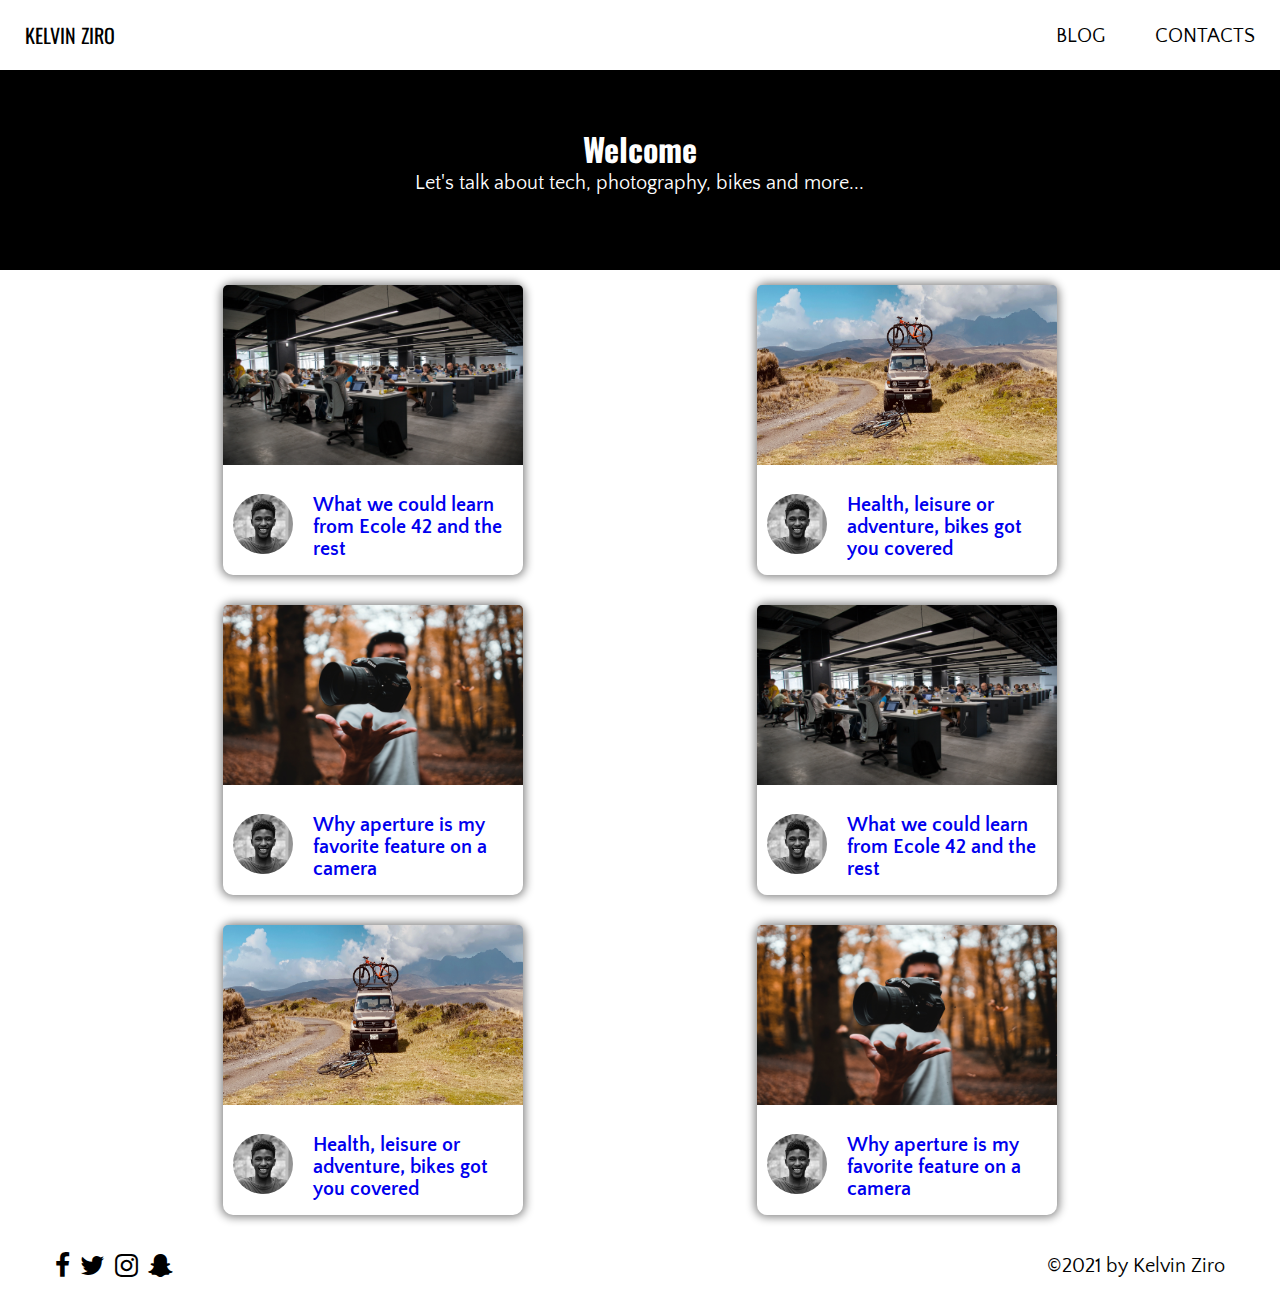
==== commit 52c0d468: "feat: Set up layout for medium and large screens" ====
--- a/blog.html
+++ b/blog.html
@@ -22,33 +22,54 @@
             <p> Let's talk about tech, photography, bikes and more...</p>   
         </div>
         <div class="blog-cards-container">
-            <a href="blog_post.html">
-                <div class="blog-card">
-                    <img src="img/alex-kotliarskyi-QBpZGqEMsKg-unsplash.jpg" alt="Photo of collaborators" class="blog-card-image">
-                    <div class="blog-card-info">
-                        <img src="img/IMG_5854.jpeg" alt="Publisher's avatar" class="avatar">
-                        <h3 class="card-intro">What we could learn from Ecole 42 and the rest</h3>
-                    </div>
+            <div class="blog-card">
+                <img src="img/alex-kotliarskyi-QBpZGqEMsKg-unsplash.jpg" alt="Photo of collaborators" class="blog-card-image">
+                <div class="blog-card-info">
+                    <img src="img/IMG_5854.jpeg" alt="Publisher's avatar" class="avatar">
+                    <h3 class="card-intro"><a href="blog_post.html">What we could learn from Ecole 42 and the rest</a></h3>
                 </div>
-            </a>
-            <a href="blog_post.html">
-                <div class="blog-card">
-                    <img src="img/jaime-dantas-B2_T58LhG24-unsplash.jpg" alt="Photo of collaborators" class="blog-card-image">
-                    <div class="blog-card-info">
-                        <img src="img/IMG_5854.jpeg" alt="Publisher's avatar" class="avatar">
-                        <h3 class="card-intro">Health, leisure or adventure, bikes got you covered</h3>
-                    </div>
+            </div>
+            
+            <div class="blog-card">
+                <img src="img/jaime-dantas-B2_T58LhG24-unsplash.jpg" alt="Photo of collaborators" class="blog-card-image">
+                <div class="blog-card-info">
+                    <img src="img/IMG_5854.jpeg" alt="Publisher's avatar" class="avatar">
+                    <h3 class="card-intro"><a href="blog_post.html">Health, leisure or adventure, bikes got you covered</a></h3>
                 </div>
-            </a>
-            <a href="blog_post.html">
-                <div class="blog-card">
-                    <img src="img/reinhart-julian-WxM465oM4j4-unsplash.jpg" alt="Photo of collaborators" class="blog-card-image">
-                    <div class="blog-card-info">
-                        <img src="img/IMG_5854.jpeg" alt="Publisher's avatar" class="avatar">
-                        <h3 class="card-intro">Why aperture is my favorite feature on a camera</h3>
-                    </div>
+            </div>
+        
+            <div class="blog-card">
+                <img src="img/reinhart-julian-WxM465oM4j4-unsplash.jpg" alt="Photo of collaborators" class="blog-card-image">
+                <div class="blog-card-info">
+                    <img src="img/IMG_5854.jpeg" alt="Publisher's avatar" class="avatar">
+                    <h3 class="card-intro"><a href="blog_post.html">Why aperture is my favorite feature on a camera</a></h3>
                 </div>
-            </a>
+            </div>
+        
+            <div class="blog-card">
+                <img src="img/alex-kotliarskyi-QBpZGqEMsKg-unsplash.jpg" alt="Photo of collaborators" class="blog-card-image">
+                <div class="blog-card-info">
+                    <img src="img/IMG_5854.jpeg" alt="Publisher's avatar" class="avatar">
+                    <h3 class="card-intro"><a href="blog_post.html">What we could learn from Ecole 42 and the rest</a></h3>
+                </div>
+            </div>
+        
+            <div class="blog-card">
+                <img src="img/jaime-dantas-B2_T58LhG24-unsplash.jpg" alt="Photo of collaborators" class="blog-card-image">
+                <div class="blog-card-info">
+                    <img src="img/IMG_5854.jpeg" alt="Publisher's avatar" class="avatar">
+                    <h3 class="card-intro"><a href="blog_post.html">Health, leisure or adventure, bikes got you covered</a></h3>
+                </div>
+            </div>
+            
+            <div class="blog-card">
+                <img src="img/reinhart-julian-WxM465oM4j4-unsplash.jpg" alt="Photo of collaborators" class="blog-card-image">
+                <div class="blog-card-info">
+                    <img src="img/IMG_5854.jpeg" alt="Publisher's avatar" class="avatar">
+                    <h3 class="card-intro"><a href="blog_post.html">Why aperture is my favorite feature on a camera</a></h3>
+                </div>
+            </div>
+            
         </div>
     </main>
     <footer id="contact-info">
--- a/css/styles.css
+++ b/css/styles.css
@@ -87,4 +87,22 @@
     .home-intro > h1 {
         font-size: 30px;
     }
+
+
+    .blog-intro > h1,
+    .blog-intro > p {
+        text-align: center;
+        margin: 0;
+    }
+
+
+    .blog-intro > h1 {
+        margin-top: 55px;
+        padding-bottom: 0;
+    }
+
+    .blog-intro {
+        color: white;
+        background-color: black;
+    }
 }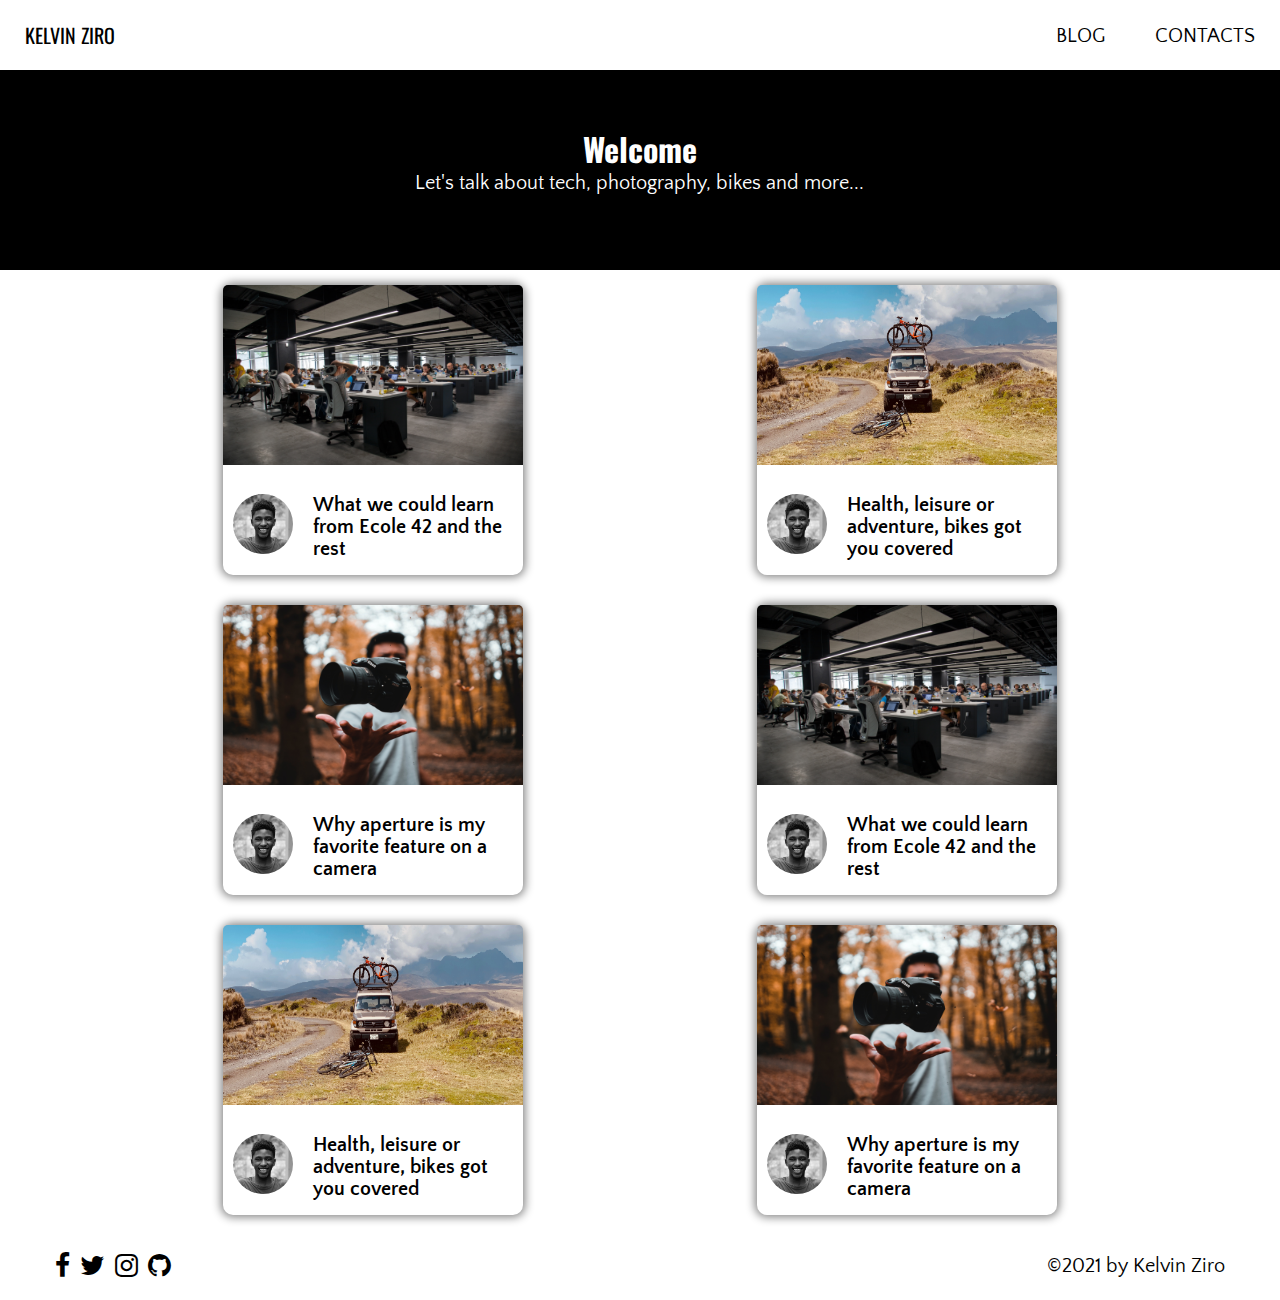
==== commit 8a9795e8: "feat: Link social media icons" ====
--- a/blog.html
+++ b/blog.html
@@ -74,16 +74,16 @@
     </main>
     <footer id="contact-info">
         <div>
-            <a href=""><i class="fa fa-facebook fa-lg" aria-hidden="true"></i></a>
+            <a href="https://www.facebook.com/kelvin.wanje.104" target="_blank"><i class="fa fa-facebook fa-lg" aria-hidden="true"></i></a>
         </div>
         <div>
-            <a href=""><i class="fa fa-twitter fa-lg" aria-hidden="true"></i></a>
+            <a href="https://twitter.com/kelvin_ziroh" target="_blank"><i class="fa fa-twitter fa-lg" aria-hidden="true"></i></a>
         </div>
         <div>
-            <a href=""><i class="fa fa-instagram fa-lg" aria-hidden="true"></i></a>
+            <a href="https://www.instagram.com/__ziroh__/" target="_blank"><i class="fa fa-instagram fa-lg" aria-hidden="true"></i></a>
         </div>
         <div>
-            <a href=""><i class="fa fa-snapchat-ghost fa-lg" aria-hidden="true"></i></a>
+            <a href="https://github.com/kelvinziroh" target="_blank"><i class="fa fa-github fa-lg" aria-hidden="true"></i></a>
         </div>
         <div>
             <p>&copy2021 by Kelvin Ziro</p>
--- a/css/styles.css
+++ b/css/styles.css
@@ -41,19 +41,54 @@
 }
 
 
+.blog-card > .blog-card-info > h3 > a {
+    color: black;
+}
+
+
+.blog-post-content > h1 {
+    margin: 0; 
+}
+
+
+.blog-post-content > h2,
+.blog-post-content > article > h2 {
+    font-family: 'Quattrocento Sans', sans-serif;
+}
+
+
+.blog-post-content > p > a,
+.blog-post-content > article > p > a {
+    text-decoration: underline;
+    color: black;
+}
+
+
 /* small screens */
 @media(min-width: 280px) and (max-width: 426px){
+    /* header content */
+    header > div {
+        padding: 25px 0;
+    }
+
+
+    header > div:first-child {
+        padding: 20px 0;
+    }
+
+
+    /* main content */
     .home-intro > h1 {
         font-size: 20px;
     }
 
+
+    .home-intro {
+        padding: 20px;
+    }
+
     
     p {
-        font-size: 16px;
-    }
-
-
-    footer > div > p {
         font-size: 16px;
     }
 
@@ -79,11 +114,67 @@
 
     .blog-card > .blog-card-info > h3 {
         font-size: 18px;
+        margin: 25px 10px 25px 10px;
+        color: black;
+    }
+
+
+    .blog-post-content > h1 {
+        line-height: 1em;
+    }
+
+
+    .blog-post-content > article > p {
+        line-height: 1.5em;
+    }
+
+
+    .blog-post-content {
+        padding: 10px;
+    }
+
+
+    .blog-post-content > .author-info {
+        margin-bottom: 10px;
+    }
+
+
+    /* footer content */
+    footer > div > p {
+        font-size: 16px;
+    }
+
+
+    footer > div {
+        padding: 25px 5px;
+    }
+
+
+    footer > div:last-child {
+        margin-left: auto;
+        padding: 10px 5px;
     }
 }
 
 
 @media(min-width: 427px){
+    /* header content */
+    header > div {
+        padding: 25px 25px;
+    }
+
+
+    header > div:first-child {
+        padding: 20px 25px;
+    }
+
+
+    header > div:nth-child(2){
+        margin-left: auto;
+    }
+
+
+    /* main content */
     .home-intro > h1 {
         font-size: 30px;
     }
@@ -105,4 +196,41 @@
         color: white;
         background-color: black;
     }
+
+
+    .blog-cards-container > .blog-card {
+        margin:  15px auto;
+    }
+
+
+    .home-intro {
+        padding: 20px;
+    }
+
+
+    .home-intro > p {
+        width: 500px;
+    }
+
+
+    .blog-post-content > article > p {
+        line-height: 1.5em;
+    }
+
+
+    /* footer content */
+    footer > div {
+        padding: 25px 5px;
+    }
+
+
+    footer > div:first-child {
+        margin: 0 0 0 50px;  
+    }
+
+
+    footer > div:last-child {
+        margin: 0 50px 0 auto;
+        padding: 5px 5px;
+    }
 }